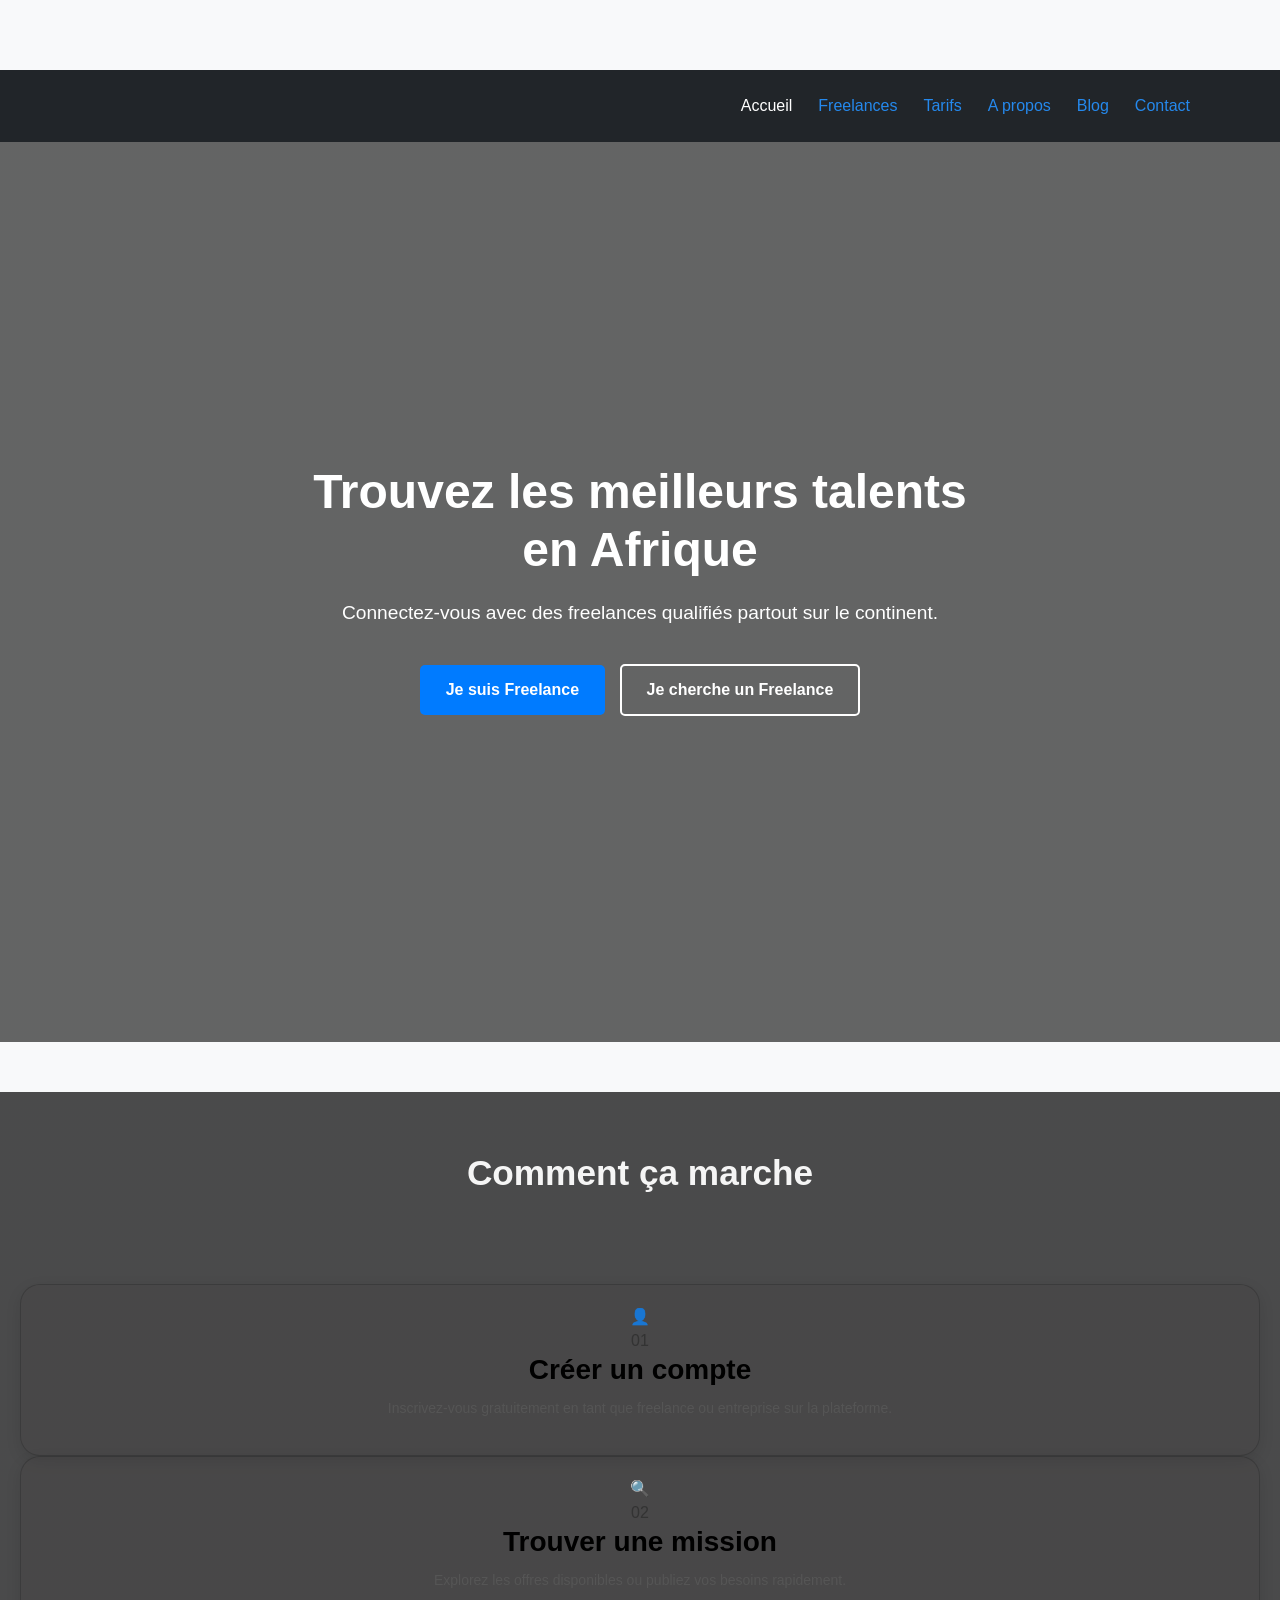
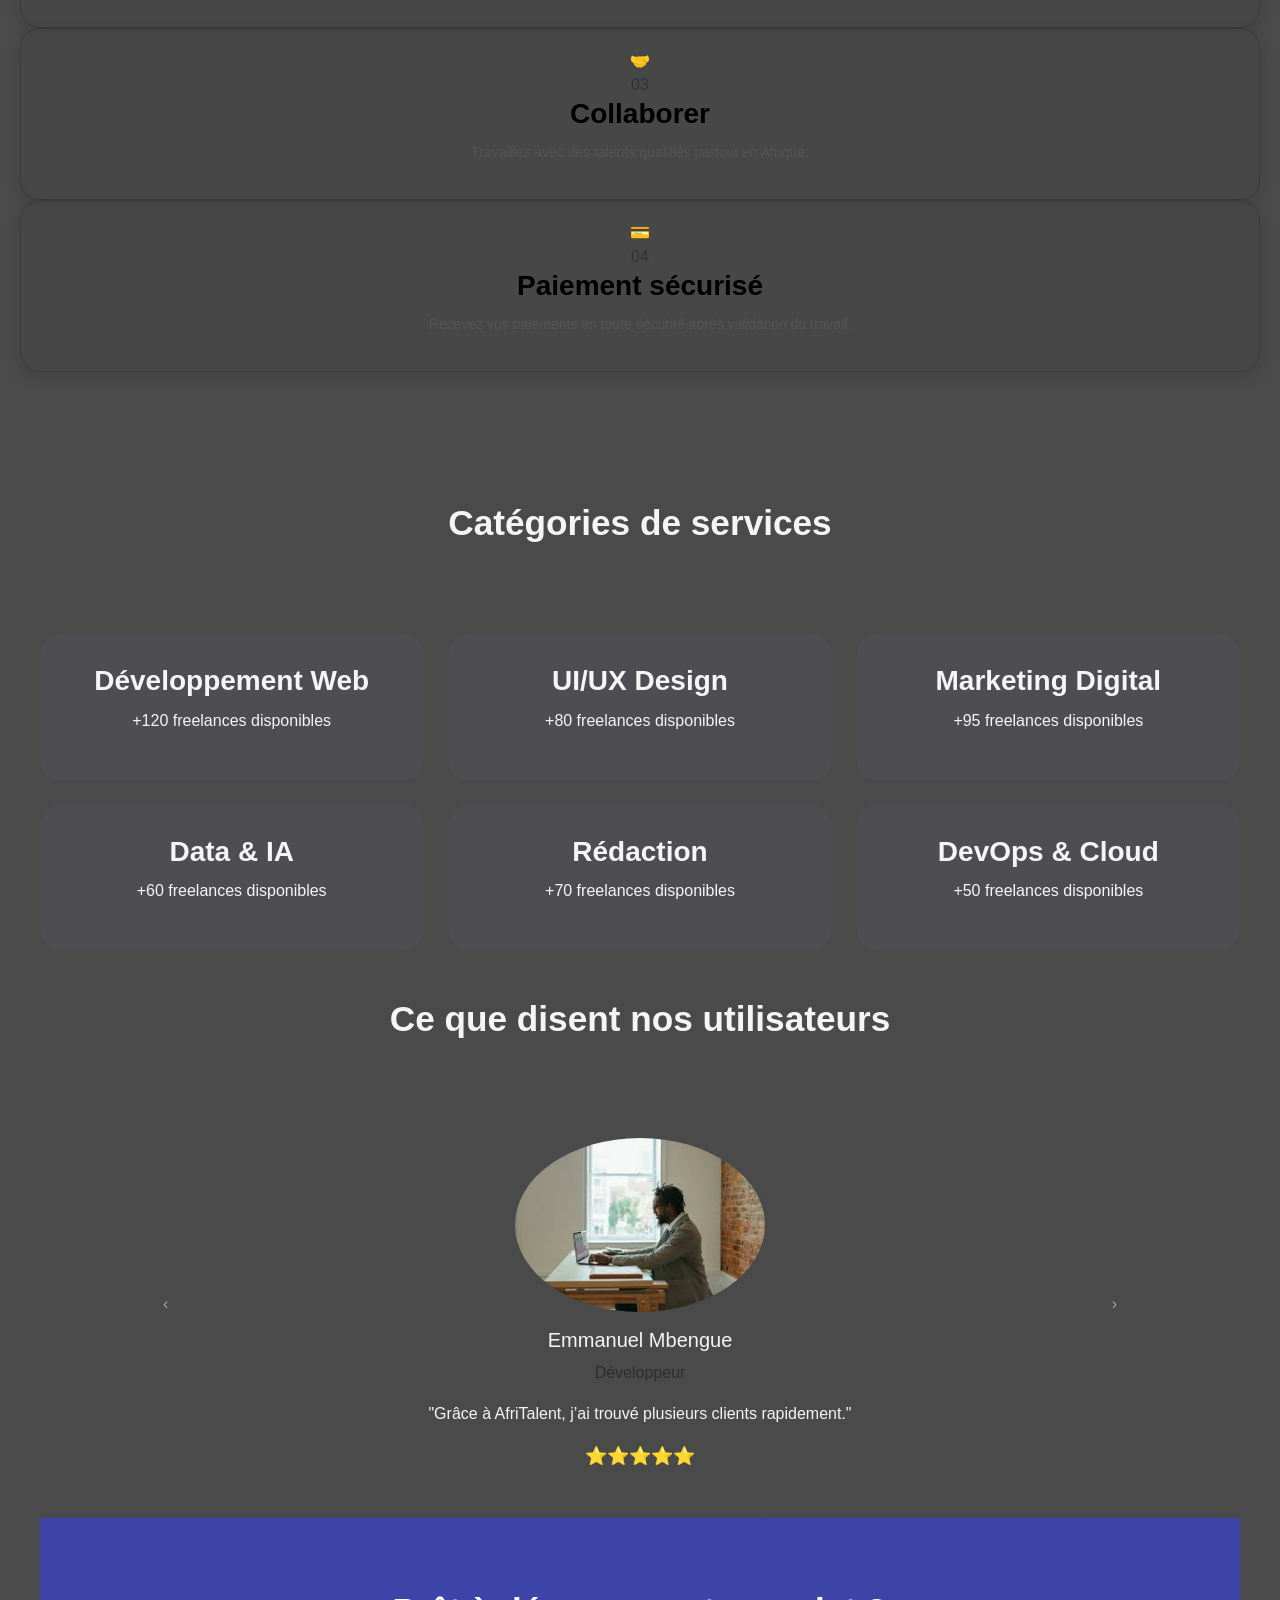
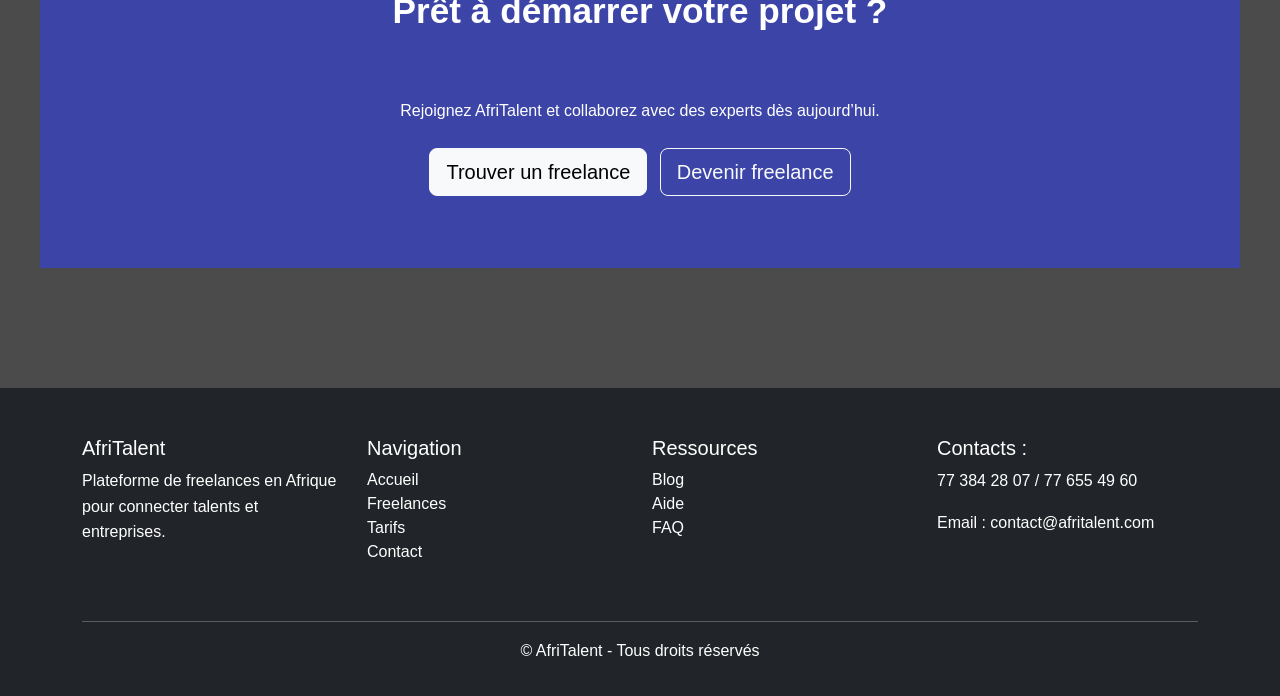
==== index.html @ 04c58060 "css : variables, typographie, layout, général et styles de base" ====
<!DOCTYPE html>
<html lang="fr">
<head>
    <meta charset="UTF-8">
    <meta name="viewport" content="width=device-width, initial-scale=1.0">
    <title>AfriTalent — Accueil</title>

    <link
    href="https://cdn.jsdelivr.net/npm/bootstrap@5.3.0/dist/css/bootstrap.min.css"
    rel="stylesheet">

    <link rel="stylesheet" href="css/style.css">
</head>
<body>

<nav class="navbar navbar-expand-lg navbar-dark bg-dark">
<div class="container">

<button class="navbar-toggler" type="button"
data-bs-toggle="collapse"
data-bs-target="#navMenu"
aria-controls="navMenu"
aria-expanded="false"
aria-label="Toggle navigation">
<span class="navbar-toggler-icon"></span>
</button>
<div class="collapse navbar-collapse" id="navMenu">
<ul class="navbar-nav ms-auto">
<li class="nav-item"><a class="nav-link active"
href="index.html">Accueil</a></li>
<li class="nav-item"><a class="nav-link"
href="freelances.html">Freelances</a></li>
<li class="nav-item"><a class="nav-link"
href="tarifs.html">Tarifs</a></li>
<li class="nav-item"><a class="nav-link" href="about.html">A
propos</a></li>
<li class="nav-item"><a class="nav-link"
 href="Blog" >Blog</a></li>
<li class="nav-item"><a class="nav-link"
href="contact.html">Contact</a></li>
</ul>
</div>
</div>
</nav>

<main>
<section class="hero">
  <div class="hero-content">
    <h1>Trouvez les meilleurs talents en Afrique</h1>
    <p>Connectez-vous avec des freelances qualifiés partout sur le continent.</p>
    <div class="buttons">
      <a href="#" class="btn primary">Je suis Freelance</a>
      <a href="#" class="btn secondary">Je cherche un Freelance</a>
    </div>
  </div>
</section>
<section class="how-it-works">
  <h2>Comment ça marche</h2>
  <div class="grid">
    <div class="card big">
      <div class="icon">👤</div>
      <span>01</span>
      <h3>Créer un compte</h3>
      <p>Inscrivez-vous gratuitement en tant que freelance ou entreprise sur la plateforme.</p>
    </div>
    <div class="card">
      <div class="icon">🔍</div>
      <span>02</span>
      <h3>Trouver une mission</h3>
      <p>Explorez les offres disponibles ou publiez vos besoins rapidement.</p>
    </div>
    <div class="card">
      <div class="icon">🤝</div>
      <span>03</span>
      <h3>Collaborer</h3>
      <p>Travaillez avec des talents qualifiés partout en Afrique.</p>
    </div>
    <!-- Étape 4 -->
    <div class="card wide">
      <div class="icon">💳</div>
      <span>04</span>
      <h3>Paiement sécurisé</h3>
      <p>Recevez vos paiements en toute sécurité après validation du travail.</p>
    </div>
  </div>
<section class="categories">
  <h2>Catégories de services</h2>
  <div class="categories-grid">
    <div class="category-card">
      <i class="bi bi-code-slash"></i>
      <h3>Développement Web</h3>
      <p>+120 freelances disponibles</p>
    </div>
    <div class="category-card">
      <i class="bi bi-palette"></i>
      <h3>UI/UX Design</h3>
      <p>+80 freelances disponibles</p>
    </div>
    <div class="category-card">
      <i class="bi bi-megaphone"></i>
      <h3>Marketing Digital</h3>
      <p>+95 freelances disponibles</p>
    </div>
    <div class="category-card">
      <i class="bi bi-bar-chart"></i>
      <h3>Data & IA</h3>
      <p>+60 freelances disponibles</p>
    </div>
    <div class="category-card">
      <i class="bi bi-pencil-square"></i>
      <h3>Rédaction</h3>
      <p>+70 freelances disponibles</p>
    </div>
    <div class="category-card">
      <i class="bi bi-cloud"></i>
      <h3>DevOps & Cloud</h3>
      <p>+50 freelances disponibles</p>
    </div>
  </div>
<section class="container py-5">
  <h2 class="text-center mb-5">Ce que disent nos utilisateurs</h2>
  <div id="testimonialCarousel" class="carousel slide" data-bs-ride="carousel">
    <div class="carousel-inner">
      <div class="carousel-item active">
        <div class="text-center">
          <img src="images/téléchargement (2).jpg" alt="Freelance" class="rounded-circle mb-3" width="250">
          <h5>Emmanuel Mbengue</h5>
          <p class="text-muted">Développeur</p>
          <p>"Grâce à AfriTalent, j’ai trouvé plusieurs clients rapidement."</p>
          <div class="stars">⭐⭐⭐⭐⭐</div>
        </div>
      </div>
      <div class="carousel-item">
        <div class="text-center">
          <img src="images/téléchargement (4).jpg" alt="Freelance" class="rounded-circle mb-3" width="250">
          <h5>Aissatou Ndiaye</h5>
          <p class="text-muted">Entrepreneure</p>
          <p>"Plateforme simple et efficace pour recruter des talents."</p>
          <div class="stars">⭐⭐⭐⭐⭐</div>
        </div>
      </div>
      <div class="carousel-item">
        <div class="text-center">
          <img src="images/téléchargement (3).jpg" alt="freelance" class="rounded-circle mb-3" width="250">
          <h5>Moustapha Dabo</h5>
          <p class="text-muted">Marketer</p>
          <p>"Une expérience fluide et professionnelle."</p>
          <div class="stars">⭐⭐⭐⭐⭐</div>
        </div>
      </div>
    </div>
    <button class="carousel-control-prev" type="button" data-bs-target="#testimonialCarousel" data-bs-slide="prev">
      ‹
    </button>

    <button class="carousel-control-next" type="button" data-bs-target="#testimonialCarousel" data-bs-slide="next">
      ›
    </button>

  </div>
</section>
<section class="cta d-flex align-items-center text-center text-white">
  <div class="container">
    <h2 class="mb-3">Prêt à démarrer votre projet ?</h2>
    <p class="mb-4">Rejoignez AfriTalent et collaborez avec des experts dès aujourd’hui.</p>
    
    <a href="freelances.html" class="btn btn-light btn-lg me-2">
      Trouver un freelance
    </a>

    <a href="#" class="btn btn-outline-light btn-lg">
      Devenir freelance
    </a>
  </div>
</section>
</main>
<footer class="footer bg-dark text-white pt-5 pb-3">
  <div class="container">
    <div class="row">
      <div class="col-md-3 mb-4">
        <h5>AfriTalent</h5>
        <p>Plateforme de freelances en Afrique pour connecter talents et entreprises.</p>
      </div>
      <div class="col-md-3 mb-4">
        <h5>Navigation</h5>
        <ul class="list-unstyled">
          <li><a href="index.html" class="text-white">Accueil</a></li>
          <li><a href="freelances.html" class="text-white">Freelances</a></li>
          <li><a href="tarifs.html" class="text-white">Tarifs</a></li>
          <li><a href="contact.html" class="text-white">Contact</a></li>
        </ul>
      </div>
      <div class="col-md-3 mb-4">
        <h5>Ressources</h5>
        <ul class="list-unstyled">
          <li><a href="#" class="text-white">Blog</a></li>
          <li><a href="#" class="text-white">Aide</a></li>
          <li><a href="#" class="text-white">FAQ</a></li>
        </ul>
      </div>
      <div class="col-md-3 mb-4">
        <h5>Contacts :</h5>
        <p>77 384 28 07 / 77 655 49 60</p>
        <p>Email : contact@afritalent.com</p>

        <div class="social-icons">
          <i class="bi bi-facebook"></i>
          <i class="bi bi-twitter"></i>
          <i class="bi bi-linkedin"></i>
          <i class="bi bi-instagram"></i>
        </div>
      </div>

    </div>

    <hr class="bg-light">

    <!-- 🔹 Bas du footer -->
    <div class="text-center">
      <p>© <span id="year"></span> AfriTalent - Tous droits réservés</p>
    </div>

  </div>
</footer>
<script
src="https://cdn.jsdelivr.net/npm/bootstrap@5.3.0/dist/js/bootstrap.bundle.min.js"
></script>
<script src="js/main.js"></script>
</body>
</html>
---- css/style.css ----
:root {
  --primary: #0d6efd;
  --secondary: #6c757d;
  --dark: #2589ed;
  --light: #f8f9fa;
  --white: #ffffff;
  --spacing: 16px;
}

* {
  margin: 0;
  padding: 0;
  box-sizing: border-box;
}

body {
  font-family: 'Poppins', sans-serif;
  background-color: var(--light);
  color: var(--dark);
}

h1, h2, h3 {
  font-weight: bold;
  margin-bottom: 10px;
}

p {
  line-height: 1.6;
}

.navbar {
  display: flex;
  justify-content: space-between;
  align-items: center;
  padding: var(--spacing);
  background-color: var(--white);
}

.navbar a {
  text-decoration: none;
  color: var(--dark);
  margin-left: 10px;
}

button {
  background-color: var(--primary);
  color: white;
  border: none;
  padding: 10px 15px;
  cursor: pointer;
}


.head {
  .stars {
  color: gold;
  font-size: 20px;
}

.carousel-item {
  padding: 40px;
}

.carousel-item img {
  border: 3px solid #0d6efd;
}
}

.cta {
  background: url('images/cta.jpg') center/cover no-repeat;
  height: 350px;
  position: relative;
}

.cta::before {
  content: "";
  position: absolute;
  inset: 0;
  background: rgba(53, 68, 228, 0.6); /* overlay sombre */
}

.cta .container {
  position: relative;
  z-index: 1;
}

.footer a {
  text-decoration: none;
}

.footer a:hover {
  text-decoration: underline;
}
body {
  padding-top: 80px;
}
.card img {
  width: 120px !important;
  height: 120px;
  object-fit: cover;
  margin-bottom: 10px;
  background-color: aqua;
}
.card {
  border-radius: 15px;
  transition: 0.3s;
  box-shadow: 0 5px 15px rgba(0,0,0,0.1);
}
.card:hover {
  transform: translateY(-10px);
  box-shadow: 0 10px 25px rgba(0,0,0,0.2);
}
.card h5 {
  margin-top: 10px;
  font-weight: bold;
}

.card p {
  font-size: 14px;
  color: #555;
}
.card strong {
  color: #007bff;
}
.stars {
  color: gold;
  font-size: 18px;
}
#filter {
  border-radius: 10px;
  padding: 10px;
}
.freelance-card {
  transition: 0.3s ease;
}

.social-icons i {
  font-size: 20px;
  margin-right: 10px;
  cursor: pointer;
}

.social-icons i:hover {
  color: #0d6efd;
}
.hero {
  height: 100vh;
  padding-bottom: 50px;
  background:
    linear-gradient(rgba(0,0,0,0.6), rgba(0,0,0,0.6)),
    url('https://images.unsplash.com/photo-1521737604893-d14cc237f11d?w=1600') center/cover no-repeat;

  display: flex;
  align-items: center;
  justify-content: center;
  text-align: center;
  color: white;
  padding: 20px;
}
.hero-content {
  max-width: 700px;
}
.hero h1 {
  font-size: 3rem;
  margin-bottom: 20px;
}
.hero p {
  font-size: 1.2rem;
  margin-bottom: 30px;
}
.buttons .btn {
  padding: 12px 25px;
  margin: 5px;
  border-radius: 5px;
  text-decoration: none;
  font-weight: bold;
}

.primary {
  background: #007bff;
  color: white;
}

.secondary {
  border: 2px solid white;
  color: white;
}
@media(max-width:768px){
  .hero h1 {
    font-size: 2rem;
  }
}


.how-it-works {
  margin-top: 50px;
  color: whitesmoke;
   background:
  linear-gradient(rgba(0,0,0,0.7), rgba(0,0,0,0.7)),
  url('https://images.unsplash.com/photo-1600880292203-757bb62b4baf?w=1600') center/cover no-repeat;
  padding: 60px 20px;
  text-align: center;
 
}

.how-it-works h2 {
  padding-bottom: 50px;
  font-size: 2.2rem;
  margin-bottom: 40px;
}

.bento-grid {
  display: flex;
  grid-template-columns: repeat(2, 1fr);
  grid-auto-rows: 50px;
  gap: 10px;
  padding: 40px;
}
.card1 {
  grid-column: span 1;
  grid-row: span 2;
}

.card2 {
  grid-column: span 1;
}

.card3 {
  grid-column: span 1;
}

.card4 {
  grid-column: span 2;
}
.card {
  padding: 20px;
  border-radius: 20px;
  background: rgba(64, 63, 63, 0.139);
  webkit-backdrop-filter : blur(10px);

  color: rgba(235, 236, 237, 0.881);
  transition: 0.3s;
}
.card:hover {
  transform: translateY(-10px) scale(1.03);
  background: rgba(255,255,255,0.25);
}

.categories {
  margin-top: 70px;
  padding: 60px 20px;
  text-align: center;
}

.categories h2 {
  margin-bottom: 40px;
}
.categories-grid {
  display: grid;
  grid-template-columns: repeat(3, 1fr);
  gap: 25px;
}
.category-card {
  background: rgb(78, 78, 82);
  padding: 30px;
  border-radius: 20px;
  transition: 0.3s;
  cursor: pointer;
}
.category-card i {
  font-size: 40px;
  color: #007bff;
  margin-bottom: 15px;
}
.category-card:hover {
  transform: translateY(-10px);
  box-shadow: 0 10px 25px rgba(0,0,0,0.2);
  background: #007bff;
  color: white;
}

.category-card:hover i {
  color: white;
}

    body {
      padding-top: 70px;
    }

    .pricing-card {
      border-radius: 15px;
      transition: 0.3s;
    }

    .pricing-card:hover {
      transform: translateY(-10px);
      box-shadow: 0 10px 25px rgba(0,0,0,0.2);
    }

    .popular {
      border: 3px solid #0d6efd;
      transform: scale(1.05);
    }

   /* TEXTE CARTES TARIFS */
.card {
  color: #333 !important;
}

/* TITRES */
.card h3, 
.card h4, 
.card h5 {
  color: #000 !important;
}

/* TEXTE NORMAL */
.card p {
  color: #555 !important;
}

/* PLAN POPULAIRE */
.card.populaire {
  background: #6c6969;
  border: 2px solid #007bff;
}

/* BADGE POPULAIRE */
.populaire .badge {
  background: linear-gradient(45deg, #007bff, #00c6ff);
  color: rgb(36, 35, 35);
}

button,
select {
  text-decoration: none !important;
}

.btn {
  text-decoration: none !important;
}
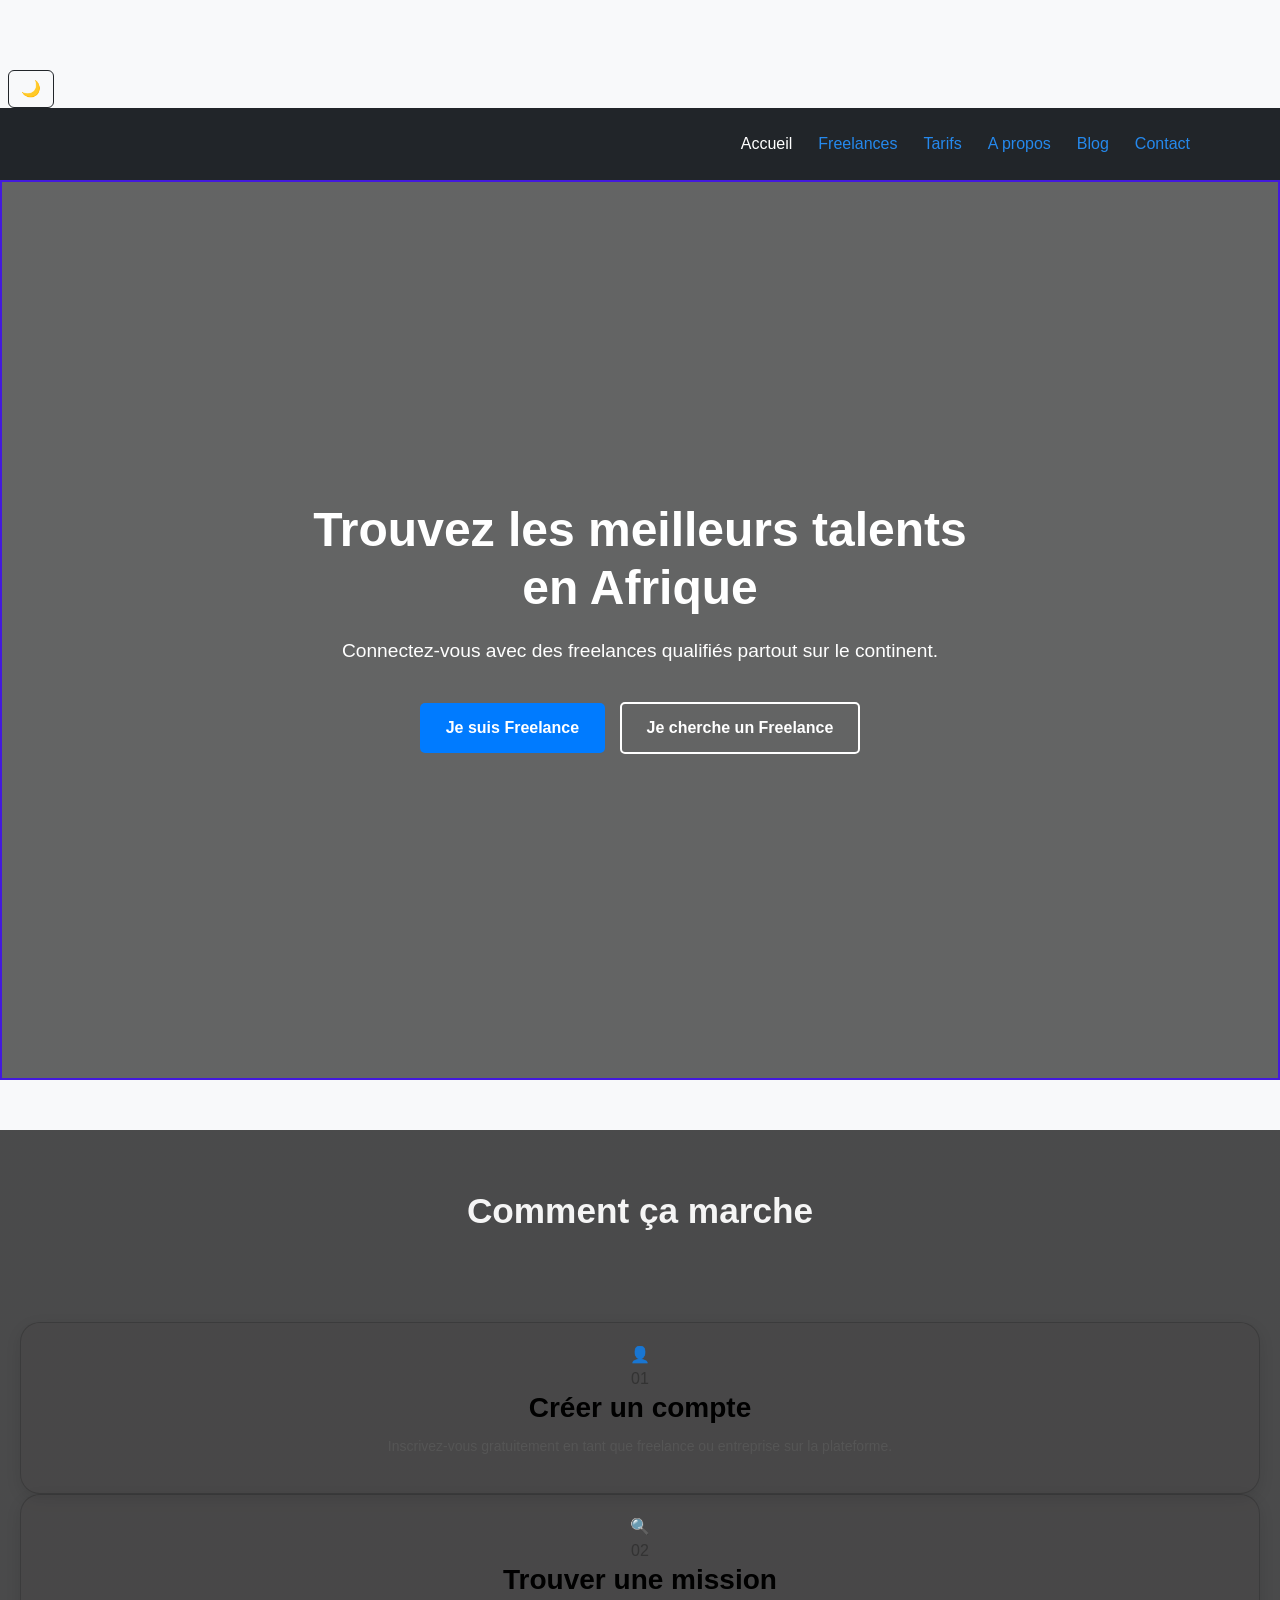
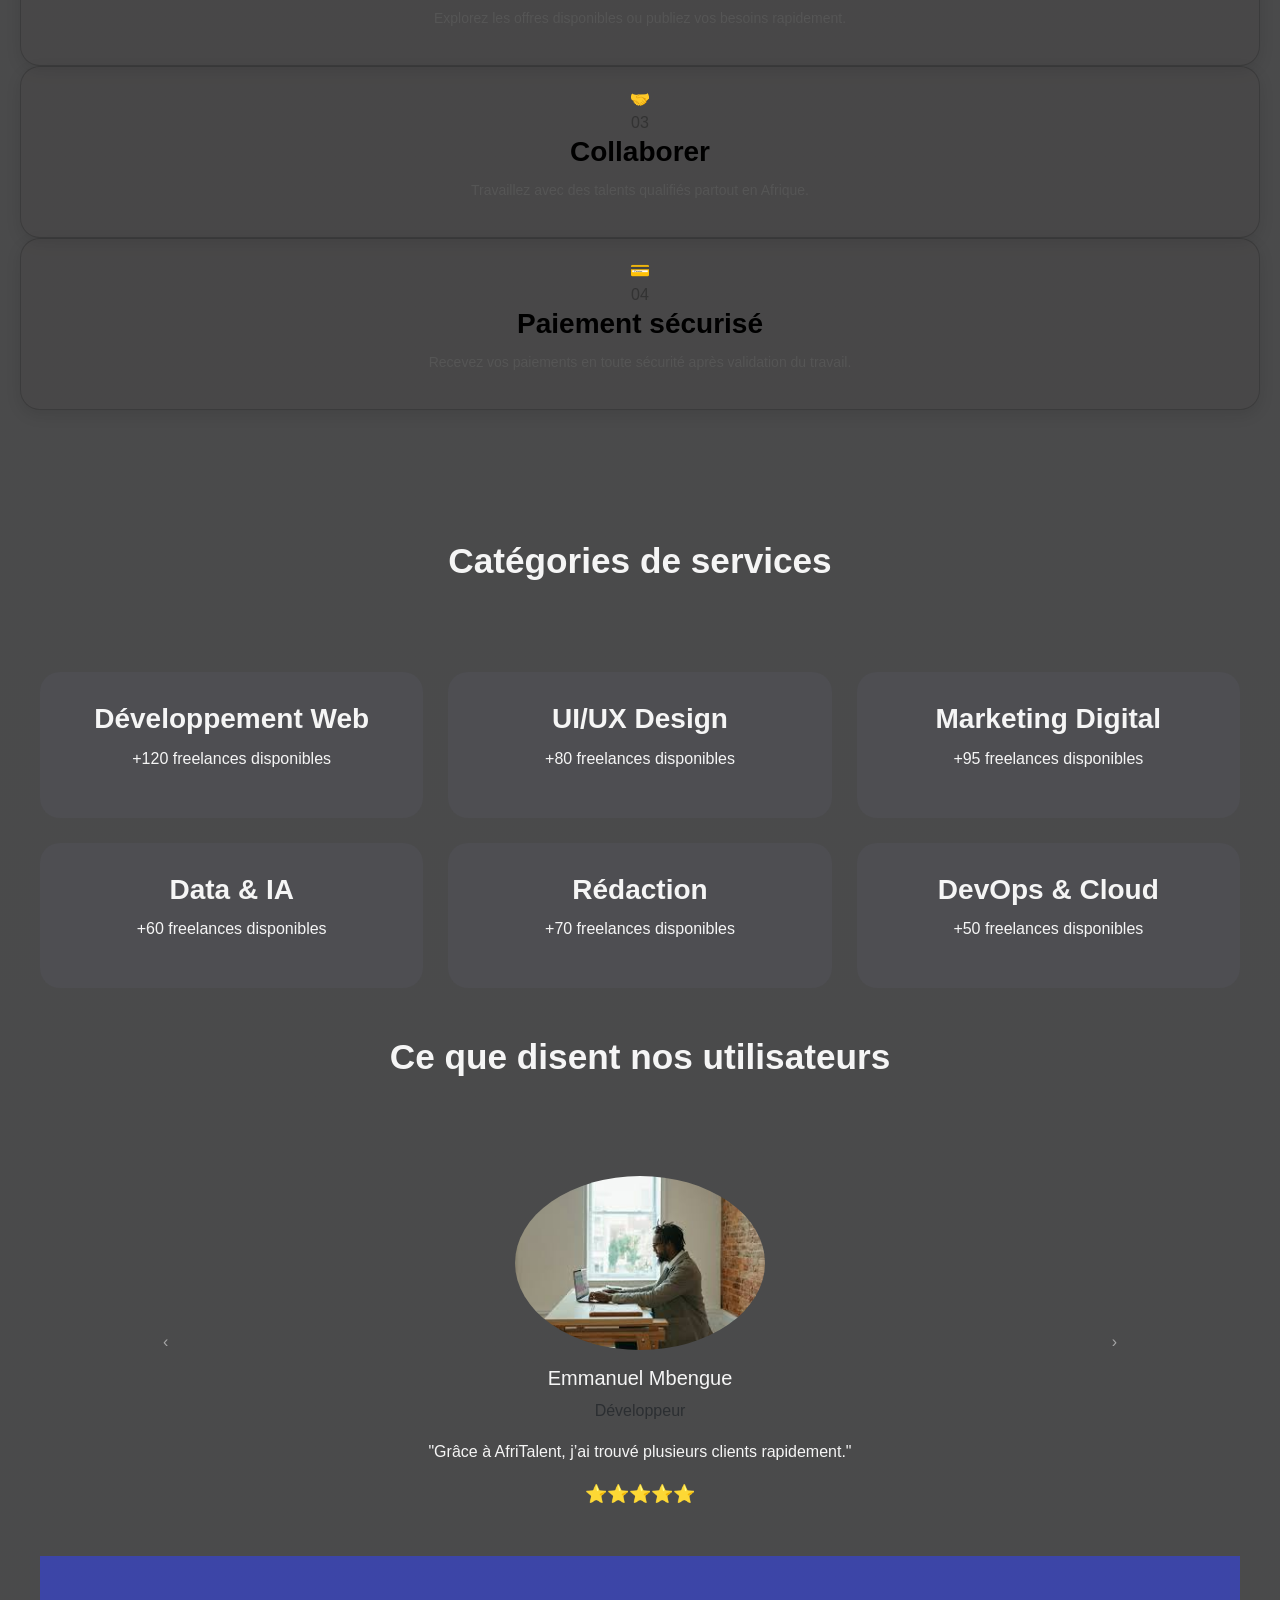
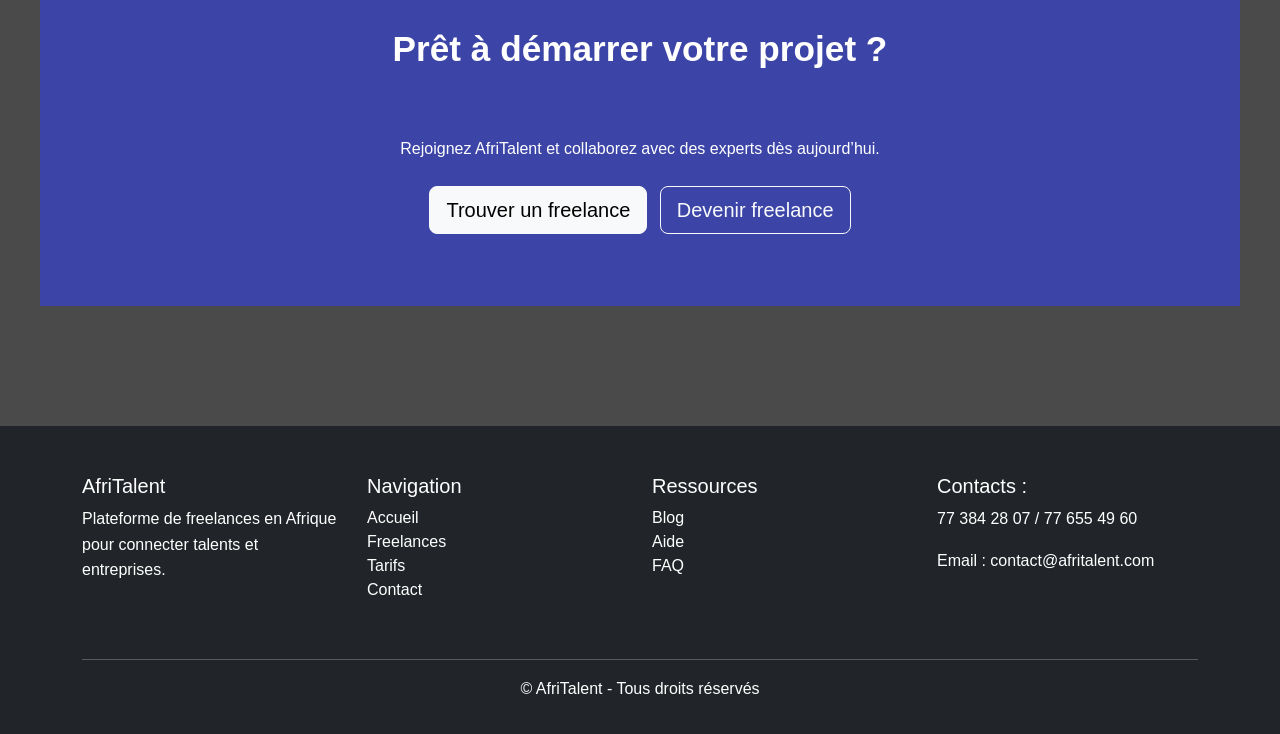
==== commit 55e470d7: "JS : dark mode + localStorage + scroll + navbar dynamique" ====
--- a/index.html
+++ b/index.html
@@ -4,18 +4,15 @@
     <meta charset="UTF-8">
     <meta name="viewport" content="width=device-width, initial-scale=1.0">
     <title>AfriTalent — Accueil</title>
-
     <link
     href="https://cdn.jsdelivr.net/npm/bootstrap@5.3.0/dist/css/bootstrap.min.css"
     rel="stylesheet">
-
     <link rel="stylesheet" href="css/style.css">
 </head>
 <body>
-
+<button id="themeToggle" class="btn btn-outline-dark ms-2">🌙</button>
 <nav class="navbar navbar-expand-lg navbar-dark bg-dark">
 <div class="container">
-
 <button class="navbar-toggler" type="button"
 data-bs-toggle="collapse"
 data-bs-target="#navMenu"
@@ -41,6 +38,7 @@
 </ul>
 </div>
 </div>
+
 </nav>
 
 <main>
@@ -222,9 +220,11 @@
 
   </div>
 </footer>
+
 <script
-src="https://cdn.jsdelivr.net/npm/bootstrap@5.3.0/dist/js/bootstrap.bundle.min.js"
-></script>
+src="https://cdn.jsdelivr.net/npm/bootstrap@5.3.0/dist/js/bootstrap.bundle.min.js"></script>
 <script src="js/main.js"></script>
+<button id="scrollTopBtn">↑</button>
+<script src="script.js"></script>
 </body>
-</html>+</html>
--- a/css/style.css
+++ b/css/style.css
@@ -144,6 +144,7 @@
   color: #0d6efd;
 }
 .hero {
+  border: 2px solid rgb(67, 25, 221);
   height: 100vh;
   padding-bottom: 50px;
   background:
@@ -338,4 +339,52 @@
 
 .btn {
   text-decoration: none !important;
+}
+
+/*  Mobile (max 576px) */
+@media (max-width: 576px) {
+    .hero {
+        text-align: center;
+        padding: 20px;
+    }
+
+    .card {
+        margin-bottom: 20px;
+    }
+}
+
+/*  Tablette (max 768px) */
+@media (max-width: 768px) {
+    .container {
+        padding: 10px;
+    }
+
+    h1 {
+        font-size: 24px;
+    }
+}
+
+/*  Desktop (min 1200px) */
+@media (min-width: 1200px) {
+    .container {
+        max-width: 1140px;
+        margin: auto;
+    }
+}
+
+.dark-mode {
+  background-color: #121212;
+  color: white;
+}
+
+.dark-mode .card {
+  background-color: #1e1e1e;
+}
+
+/* bouton retour */
+#scrollTopBtn {
+  position: fixed;
+  bottom: 20px;
+  right: 20px;
+  display: none;
 }
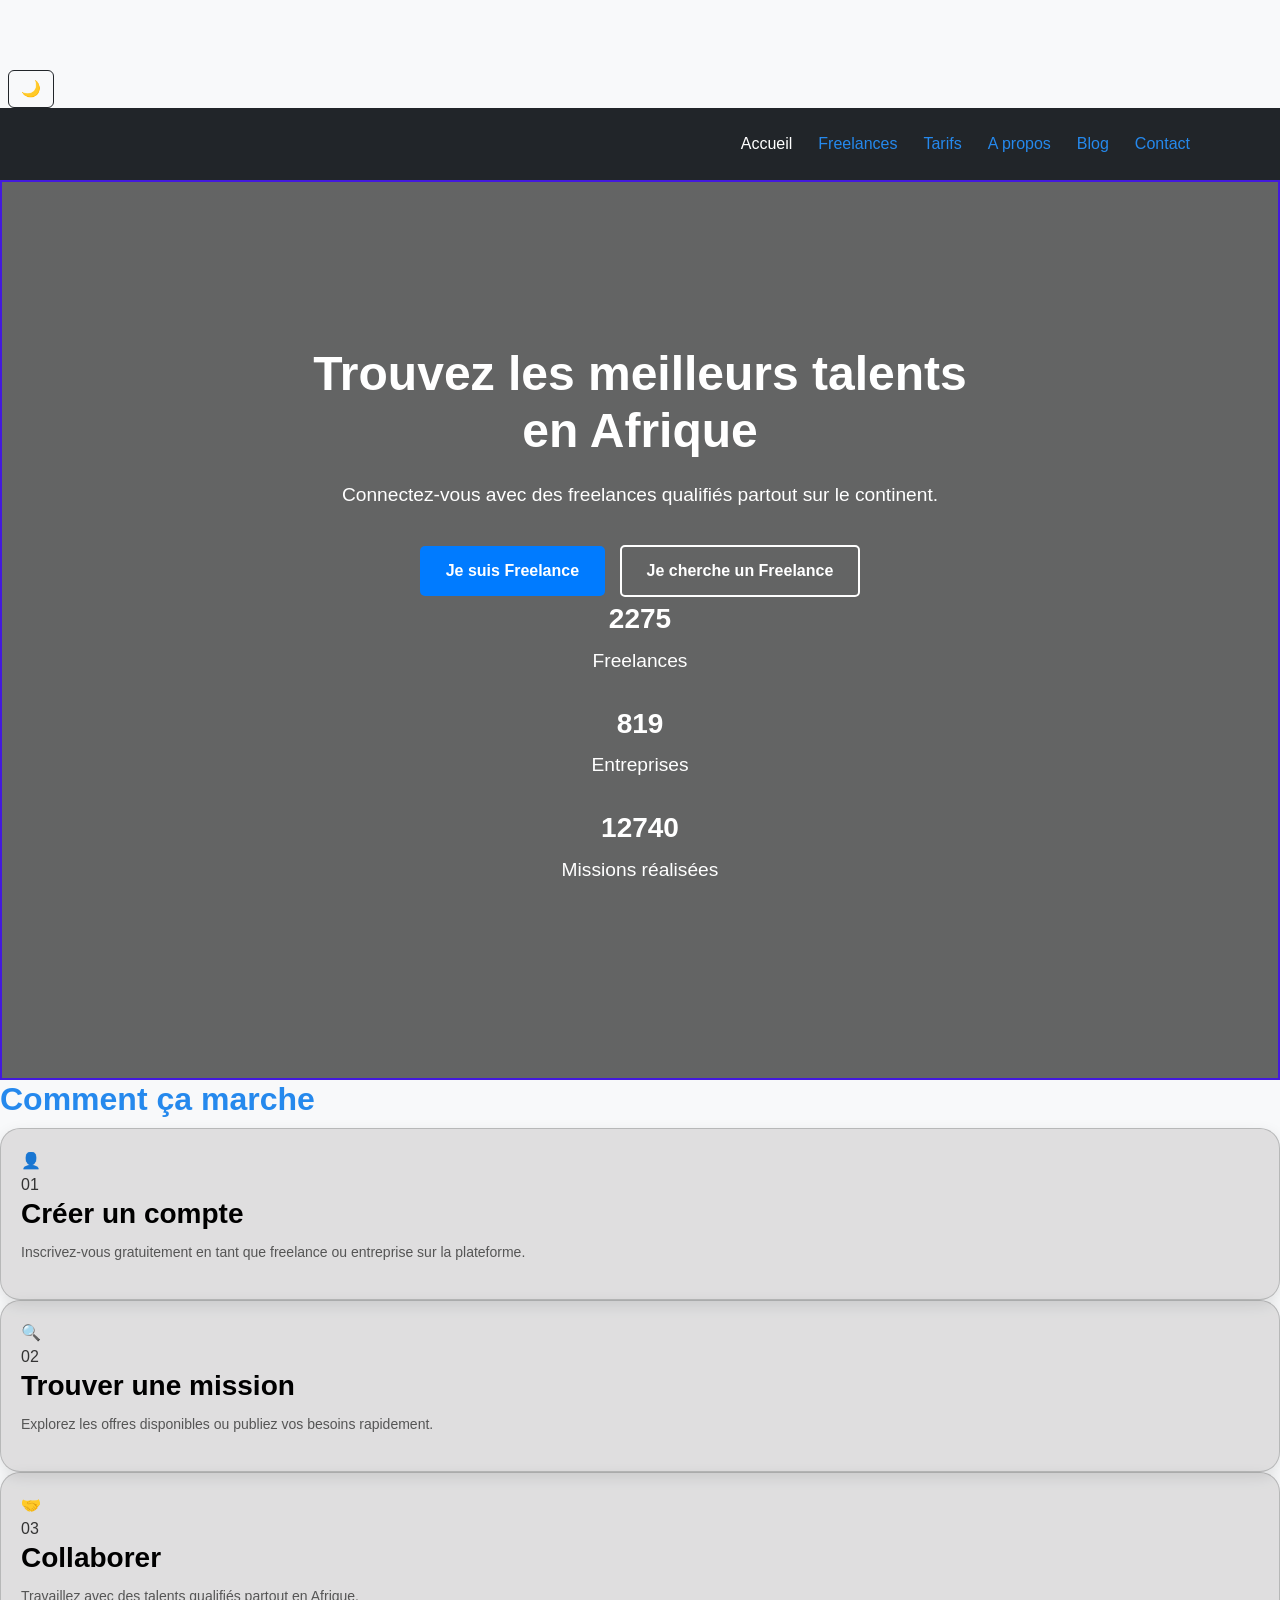
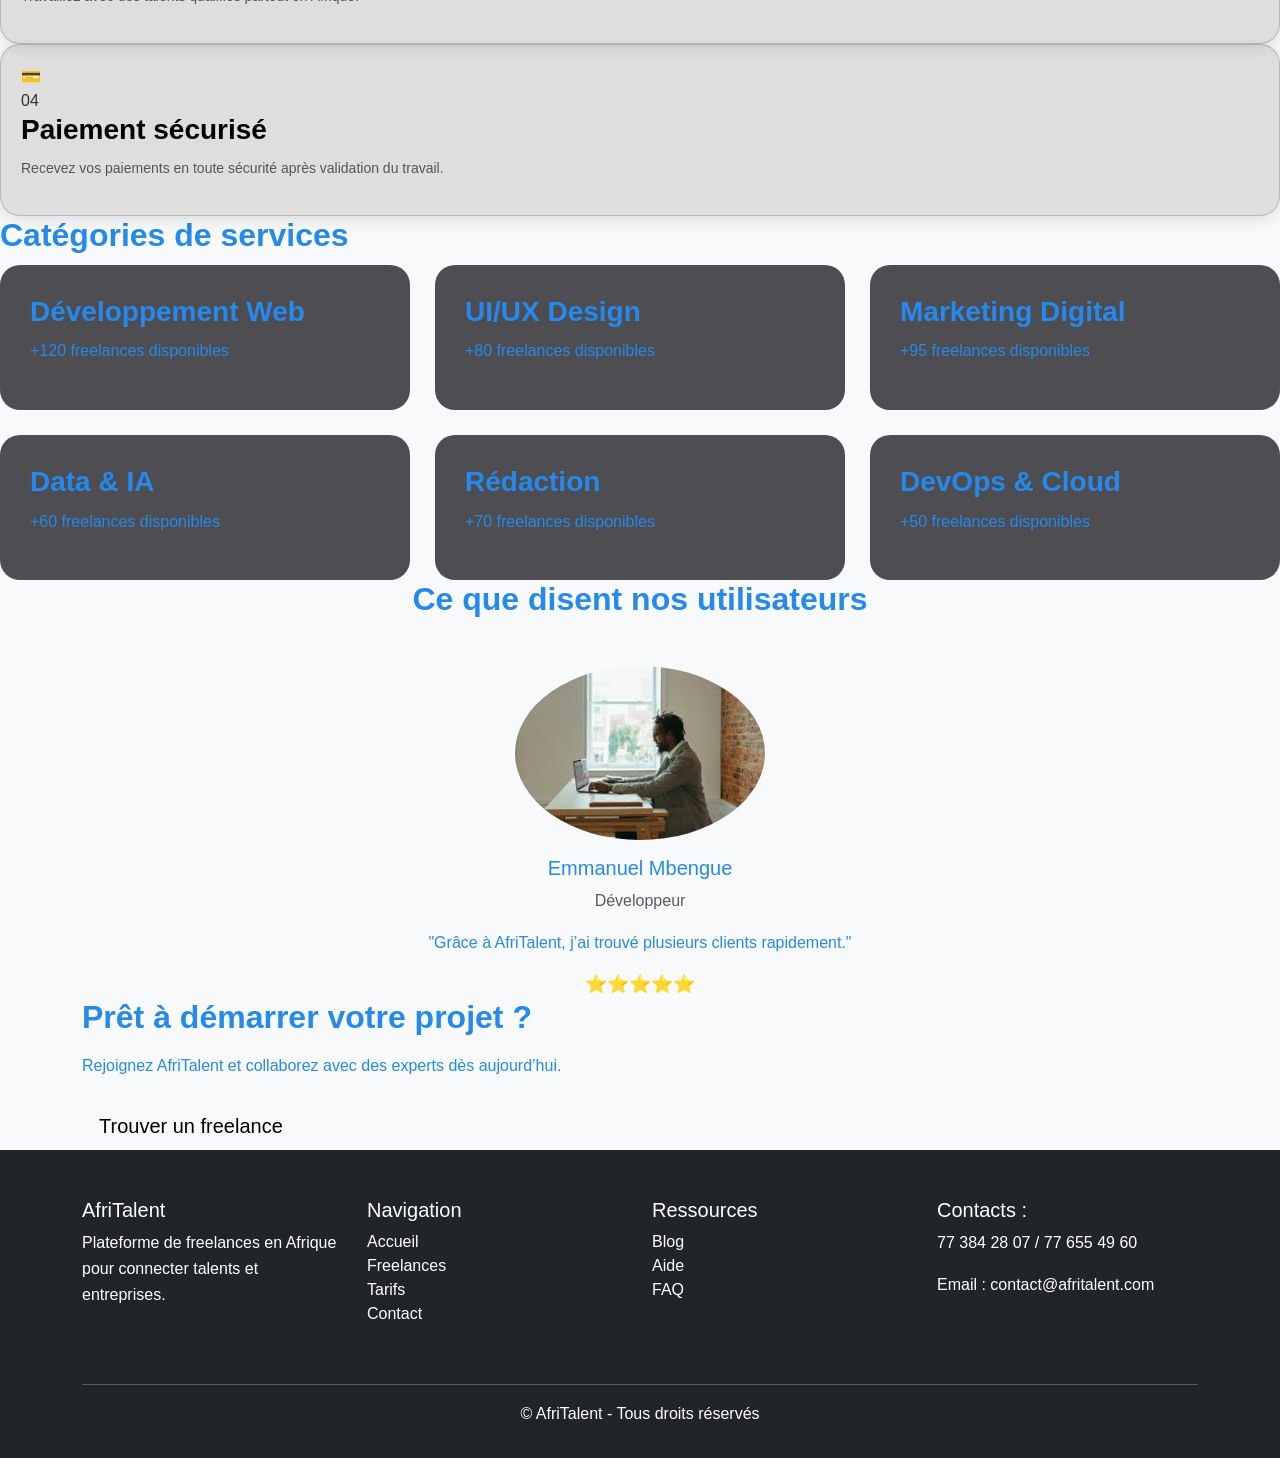
==== commit 1a6f8bc2: "JS : compteurs animés au scroll et animations fade-in des sections" ====
--- a/index.html
+++ b/index.html
@@ -49,10 +49,26 @@
     <div class="buttons">
       <a href="#" class="btn primary">Je suis Freelance</a>
       <a href="#" class="btn secondary">Je cherche un Freelance</a>
+      <div class="stats">
+  <div>
+    <h3 class="counter" data-target="2500">0</h3>
+    <p>Freelances</p>
+  </div>
+
+  <div>
+    <h3 class="counter" data-target="900">0</h3>
+    <p>Entreprises</p>
+  </div>
+
+  <div>
+    <h3 class="counter" data-target="14000">0</h3>
+    <p>Missions réalisées</p>
+  </div>
+</div>
     </div>
   </div>
 </section>
-<section class="how-it-works">
+<section class="fade-in">
   <h2>Comment ça marche</h2>
   <div class="grid">
     <div class="card big">
@@ -73,7 +89,6 @@
       <h3>Collaborer</h3>
       <p>Travaillez avec des talents qualifiés partout en Afrique.</p>
     </div>
-    <!-- Étape 4 -->
     <div class="card wide">
       <div class="icon">💳</div>
       <span>04</span>
@@ -81,7 +96,7 @@
       <p>Recevez vos paiements en toute sécurité après validation du travail.</p>
     </div>
   </div>
-<section class="categories">
+<section class="fade-in">
   <h2>Catégories de services</h2>
   <div class="categories-grid">
     <div class="category-card">
@@ -115,7 +130,7 @@
       <p>+50 freelances disponibles</p>
     </div>
   </div>
-<section class="container py-5">
+<section class="fade-in">
   <h2 class="text-center mb-5">Ce que disent nos utilisateurs</h2>
   <div id="testimonialCarousel" class="carousel slide" data-bs-ride="carousel">
     <div class="carousel-inner">
@@ -157,7 +172,7 @@
 
   </div>
 </section>
-<section class="cta d-flex align-items-center text-center text-white">
+<section class="fade-in">
   <div class="container">
     <h2 class="mb-3">Prêt à démarrer votre projet ?</h2>
     <p class="mb-4">Rejoignez AfriTalent et collaborez avec des experts dès aujourd’hui.</p>
@@ -213,7 +228,6 @@
 
     <hr class="bg-light">
 
-    <!-- 🔹 Bas du footer -->
     <div class="text-center">
       <p>© <span id="year"></span> AfriTalent - Tous droits réservés</p>
     </div>
--- a/css/style.css
+++ b/css/style.css
@@ -86,6 +86,7 @@
 
 .footer a {
   text-decoration: none;
+ 
 }
 
 .footer a:hover {
@@ -387,4 +388,4 @@
   bottom: 20px;
   right: 20px;
   display: none;
-}+}
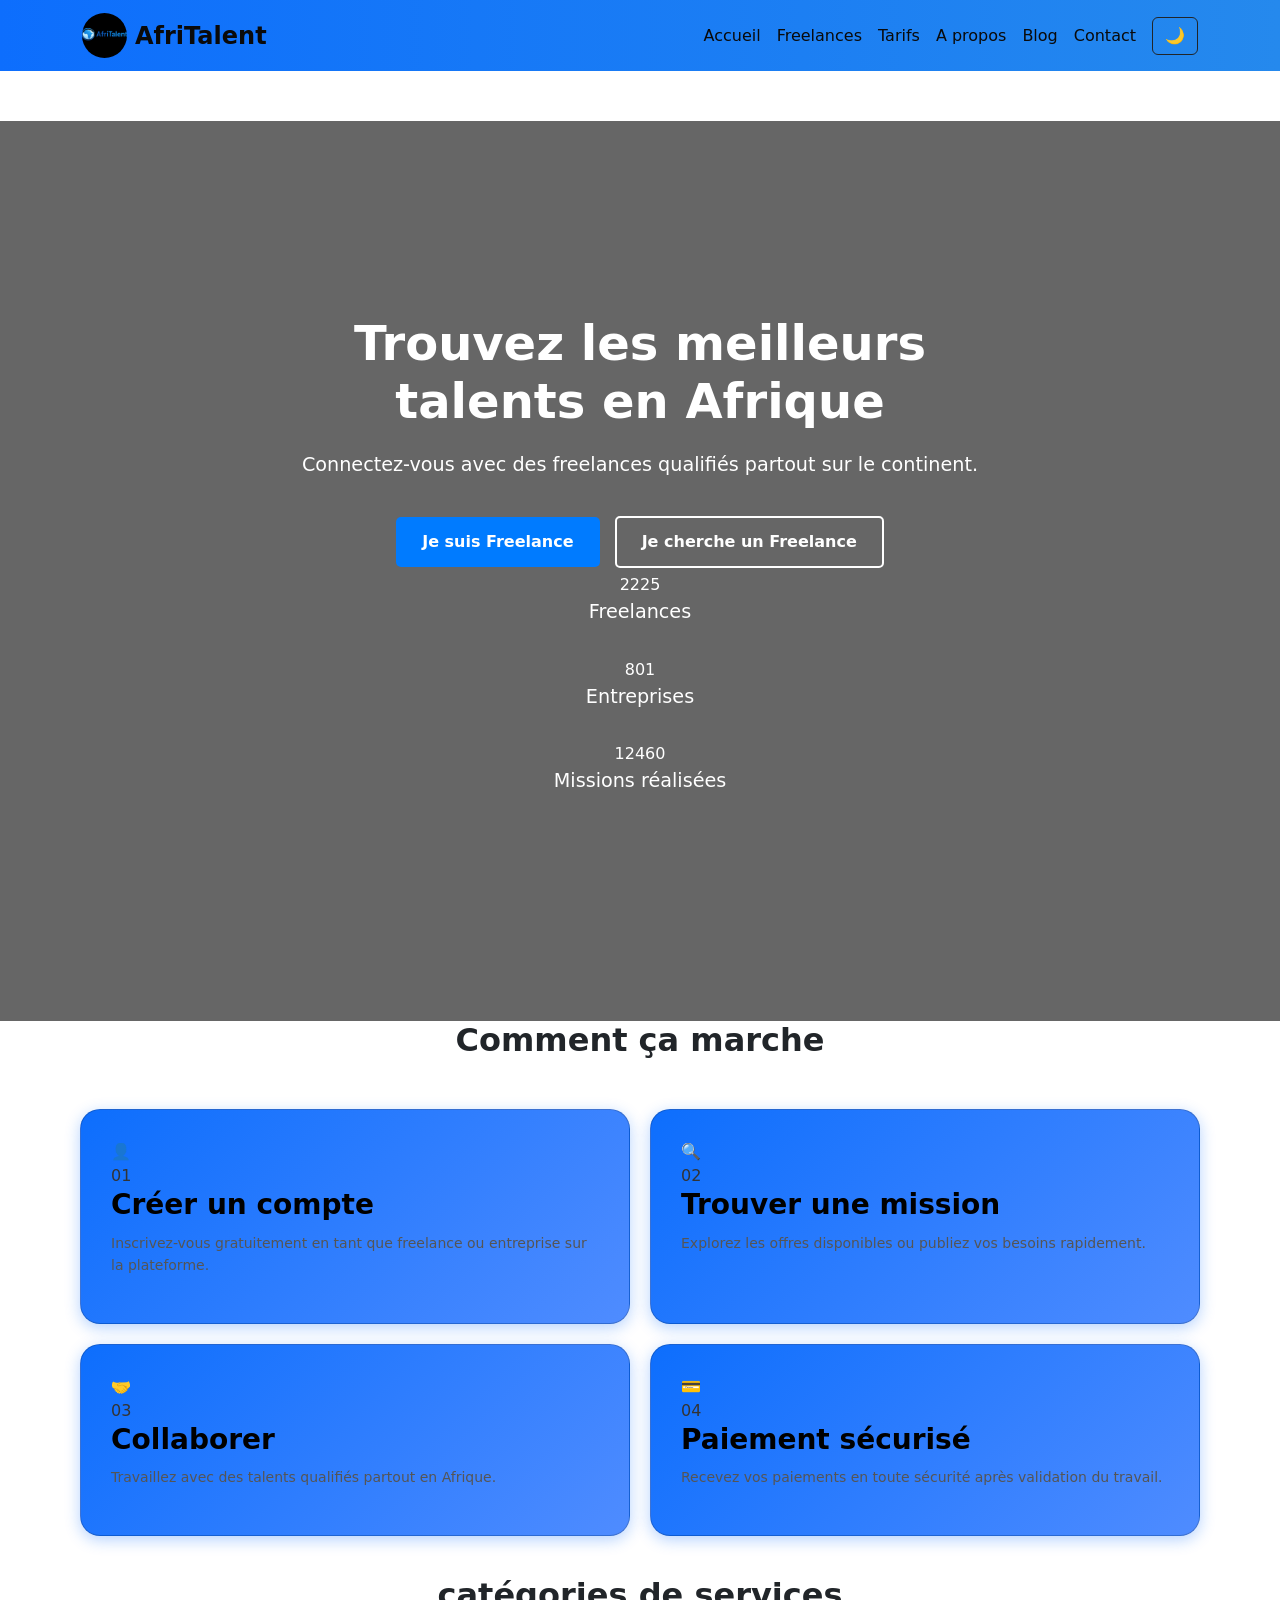
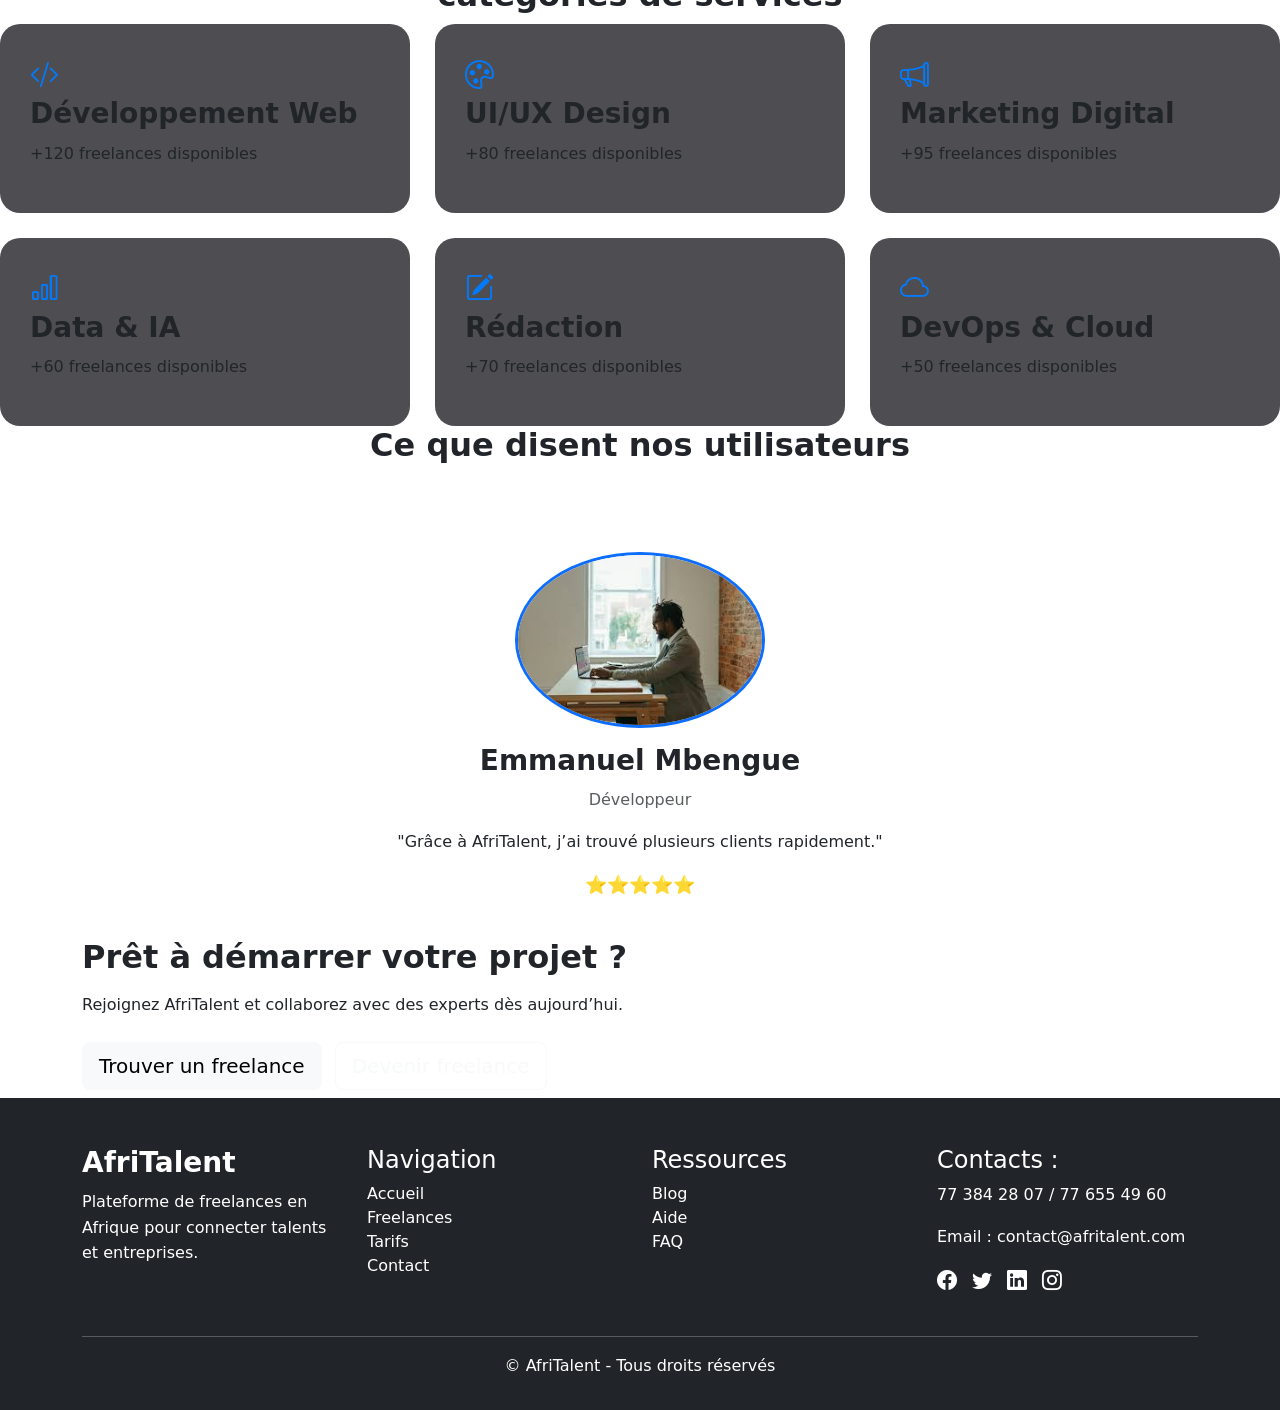
==== commit c425ff2c: "Finqlisqtion : corrections responsive, optimisation du code et commentaires" ====
--- a/index.html
+++ b/index.html
@@ -1,244 +1,280 @@
 <!DOCTYPE html>
 <html lang="fr">
+<!--debut de lentete  -->
+
 <head>
-    <meta charset="UTF-8">
-    <meta name="viewport" content="width=device-width, initial-scale=1.0">
-    <title>AfriTalent — Accueil</title>
-    <link
-    href="https://cdn.jsdelivr.net/npm/bootstrap@5.3.0/dist/css/bootstrap.min.css"
-    rel="stylesheet">
-    <link rel="stylesheet" href="css/style.css">
+  <meta charset="UTF-8">
+  <meta name="viewport" content="width=device-width, initial-scale=1.0">
+  <title>AfriTalent — Accueil</title>
+  <!-- Bootstrap CSS -->
+  <link href="https://cdn.jsdelivr.net/npm/bootstrap@5.3.0/dist/css/bootstrap.min.css" rel="stylesheet">
+  <!-- Bootstrap Icons -->
+  <link rel="stylesheet" href="https://cdn.jsdelivr.net/npm/bootstrap-icons@1.11.3/font/bootstrap-icons.min.css">
+  <!-- feuille de style personnalisisee -->
+  <link rel="stylesheet" href="css/style.css">
 </head>
+<!-- fin de lentete -->
+
 <body>
-<button id="themeToggle" class="btn btn-outline-dark ms-2">🌙</button>
-<nav class="navbar navbar-expand-lg navbar-dark bg-dark">
-<div class="container">
-<button class="navbar-toggler" type="button"
-data-bs-toggle="collapse"
-data-bs-target="#navMenu"
-aria-controls="navMenu"
-aria-expanded="false"
-aria-label="Toggle navigation">
-<span class="navbar-toggler-icon"></span>
-</button>
-<div class="collapse navbar-collapse" id="navMenu">
-<ul class="navbar-nav ms-auto">
-<li class="nav-item"><a class="nav-link active"
-href="index.html">Accueil</a></li>
-<li class="nav-item"><a class="nav-link"
-href="freelances.html">Freelances</a></li>
-<li class="nav-item"><a class="nav-link"
-href="tarifs.html">Tarifs</a></li>
-<li class="nav-item"><a class="nav-link" href="about.html">A
-propos</a></li>
-<li class="nav-item"><a class="nav-link"
- href="Blog" >Blog</a></li>
-<li class="nav-item"><a class="nav-link"
-href="contact.html">Contact</a></li>
-</ul>
-</div>
-</div>
-
-</nav>
-
-<main>
-<section class="hero">
-  <div class="hero-content">
-    <h1>Trouvez les meilleurs talents en Afrique</h1>
-    <p>Connectez-vous avec des freelances qualifiés partout sur le continent.</p>
-    <div class="buttons">
-      <a href="#" class="btn primary">Je suis Freelance</a>
-      <a href="#" class="btn secondary">Je cherche un Freelance</a>
-      <div class="stats">
-  <div>
-    <h3 class="counter" data-target="2500">0</h3>
-    <p>Freelances</p>
-  </div>
-
-  <div>
-    <h3 class="counter" data-target="900">0</h3>
-    <p>Entreprises</p>
-  </div>
-
-  <div>
-    <h3 class="counter" data-target="14000">0</h3>
-    <p>Missions réalisées</p>
-  </div>
-</div>
+  <!-- NAVBAR -->
+  <nav class="navbar navbar-expand-lg navbar-dark bg-dark">
+    <div class="container">
+      <a class="navbar-brand d-flex align-items-center" href="index.html">
+        <img src="images/WhatsApp Image 2026-06-18 at 19.26.35.jpeg" alt="AfriTalent" width="45" height="45"
+          class="me-2">
+        AfriTalent
+      </a>
+      <button class="navbar-toggler" type="button" data-bs-toggle="collapse" data-bs-target="#navMenu"
+        aria-controls="navMenu" aria-expanded="false" aria-label="Toggle navigation">
+        <span class="navbar-toggler-icon"></span>
+      </button>
+      <div class="collapse navbar-collapse" id="navMenu">
+        <ul class="navbar-nav ms-auto">
+          <li class="nav-item"><a class="nav-link active" href="index.html">Accueil</a></li>
+          <li class="nav-item"><a class="nav-link" href="freelances.html">Freelances</a></li>
+          <li class="nav-item"><a class="nav-link" href="tarifs.html">Tarifs</a></li>
+          <li class="nav-item"><a class="nav-link" href="about.html">A
+              propos</a></li>
+          <li class="nav-item"><a class="nav-link" href="Blog.html">Blog</a></li>
+          <li class="nav-item"><a class="nav-link" href="contact.html">Contact</a></li>
+
+
+        </ul>
+        <button id="themeToggle" class="btn btn-outline-dark ms-2">🌙</button>
+      </div>
     </div>
-  </div>
-</section>
-<section class="fade-in">
-  <h2>Comment ça marche</h2>
-  <div class="grid">
-    <div class="card big">
-      <div class="icon">👤</div>
-      <span>01</span>
-      <h3>Créer un compte</h3>
-      <p>Inscrivez-vous gratuitement en tant que freelance ou entreprise sur la plateforme.</p>
+
+  </nav>
+  <!-- FIN NAVBAR -->
+  <main>
+    <!-- section hero -->
+    <section class="hero">
+      <div class="hero-content">
+        <h1>Trouvez les meilleurs talents en Afrique</h1>
+        <p>Connectez-vous avec des freelances qualifiés partout sur le continent.</p>
+        <div class="buttons">
+          <a href="#" class="btn primary">Je suis Freelance</a>
+          <a href="#" class="btn secondary">Je cherche un Freelance</a>
+          <div class="stats">
+
+            <div>
+              <span class="counter" data-target="2500">0</span>
+              <p>Freelances</p>
+            </div>
+
+            <div>
+              <span class="counter" data-target="900">0</span>
+              <p>Entreprises</p>
+            </div>
+
+            <div>
+              <span class="counter" data-target="14000">0</span>
+              <p>Missions réalisées</p>
+            </div>
+
+          </div>
+        </div>
+      </div>
+    </section>
+    <!-- fin section hero -->
+    <section class="fade-in">
+      <h2 class="text-center">Comment ça marche</h2>
+    </section>
+    <!-- comment ca marche -->
+    <div class="bento-grid">
+      <div class="card">
+        <div class="icon">👤</div>
+        <span>01</span>
+        <h3>Créer un compte</h3>
+        <p>Inscrivez-vous gratuitement en tant que freelance ou entreprise sur la plateforme.</p>
+      </div>
+      <div class="card">
+        <div class="icon">🔍</div>
+        <span>02</span>
+        <h3>Trouver une mission</h3>
+        <p>Explorez les offres disponibles ou publiez vos besoins rapidement.</p>
+      </div>
+      <div class="card">
+        <div class="icon">🤝</div>
+        <span>03</span>
+        <h3>Collaborer</h3>
+        <p>Travaillez avec des talents qualifiés partout en Afrique.</p>
+      </div>
+      <div class="card wide">
+        <div class="icon">💳</div>
+        <span>04</span>
+        <h3>Paiement sécurisé</h3>
+        <p>Recevez vos paiements en toute sécurité après validation du travail.</p>
+      </div>
     </div>
-    <div class="card">
-      <div class="icon">🔍</div>
-      <span>02</span>
-      <h3>Trouver une mission</h3>
-      <p>Explorez les offres disponibles ou publiez vos besoins rapidement.</p>
+    <!-- fin comment ca marche -->
+
+    <!-- categories de services -->
+    <section class="fade-in">
+      <h2 class="text-center">catégories de services</h2>
+      <div class="categories-grid">
+        <div class="category-card">
+          <i class="bi bi-code-slash"></i>
+          <h3>Développement Web</h3>
+          <p>+120 freelances disponibles</p>
+        </div>
+        <div class="category-card">
+          <i class="bi bi-palette"></i>
+          <h3>UI/UX Design</h3>
+          <p>+80 freelances disponibles</p>
+        </div>
+        <div class="category-card">
+          <i class="bi bi-megaphone"></i>
+          <h3>Marketing Digital</h3>
+          <p>+95 freelances disponibles</p>
+        </div>
+        <div class="category-card">
+          <i class="bi bi-bar-chart"></i>
+          <h3>Data & IA</h3>
+          <p>+60 freelances disponibles</p>
+        </div>
+        <div class="category-card">
+          <i class="bi bi-pencil-square"></i>
+          <h3>Rédaction</h3>
+          <p>+70 freelances disponibles</p>
+        </div>
+        <div class="category-card">
+          <i class="bi bi-cloud"></i>
+          <h3>DevOps & Cloud</h3>
+          <p>+50 freelances disponibles</p>
+        </div>
+      </div>
+      <!-- fin categories de services -->
+
+      <!-- temoignages -->
+      <section class="fade-in">
+        <h2 class="text-center mb-5">Ce que disent nos utilisateurs</h2>
+      </section>
+      <div id="testimonialCarousel" class="carousel slide" data-bs-ride="carousel">
+        <div class="carousel-inner">
+          <div class="carousel-item active">
+            <div class="text-center">
+              <img src="images/téléchargement-1.jpg" alt="Freelance" class="rounded-circle mb-3" width="250">
+              <h3>Emmanuel Mbengue</h3>
+              <p class="text-muted">Développeur</p>
+              <p>"Grâce à AfriTalent, j’ai trouvé plusieurs clients rapidement."</p>
+              <div class="stars">⭐⭐⭐⭐⭐</div>
+            </div>
+          </div>
+          <div class="carousel-item">
+            <div class="text-center">
+              <img src="images/téléchargement-2.jpg" alt="Freelance" class="rounded-circle mb-3" width="250">
+              <h3>Aissatou Ndiaye</h3>
+              <p class="text-muted">Entrepreneure</p>
+              <p>"Plateforme simple et efficace pour recruter des talents."</p>
+              <div class="stars">⭐⭐⭐⭐⭐</div>
+            </div>
+          </div>
+          <div class="carousel-item">
+            <div class="text-center">
+              <img src="images/téléchargement-3.jpg" alt="freelance" class="rounded-circle mb-3" width="250">
+              <h3>Moustapha Dabo</h3>
+              <p class="text-muted">Marketer</p>
+              <p>"Une expérience fluide et professionnelle."</p>
+              <div class="stars">⭐⭐⭐⭐⭐</div>
+            </div>
+          </div>
+        </div>
+        <button class="carousel-control-prev" type="button" data-bs-target="#testimonialCarousel" data-bs-slide="prev">
+          ‹
+        </button>
+
+        <button class="carousel-control-next" type="button" data-bs-target="#testimonialCarousel" data-bs-slide="next">
+          ›
+        </button>
+
+      </div>
+    </section>
+    <!-- fin temoignages -->
+
+    <!-- appel a laction -->
+    <section class="fade-in" text-center py-5>
+      <div class="container">
+        <h2 class="mb-3">Prêt à démarrer votre projet ?</h2>
+
+        <p class="mb-4">Rejoignez AfriTalent et collaborez avec des experts dès aujourd’hui.</p>
+
+        <a href="freelances.html" class="btn btn-light btn-lg me-2 mb-2">
+          Trouver un freelance
+        </a>
+
+        <a href="#" class="btn btn-outline-light btn-lg mb-2">
+          Devenir freelance
+        </a>
+      </div>
+    </section>
+    <!-- fin appel a laction -->
+  </main>
+  <!-- FOOTER -->
+  <footer class="footer bg-dark text-white pt-5 pb-3">
+    <div class="container">
+      <div class="row">
+        <div class="col-md-3 mb-4">
+          <h3>AfriTalent</h3>
+          <p>Plateforme de freelances en Afrique pour connecter talents et entreprises.</p>
+        </div>
+        <div class="col-md-3 mb-4">
+          <h4>Navigation</h4>
+          <ul class="list-unstyled">
+            <li><a href="index.html" class="text-white">Accueil</a></li>
+            <li><a href="freelances.html" class="text-white">Freelances</a></li>
+            <li><a href="tarifs.html" class="text-white">Tarifs</a></li>
+            <li><a href="contact.html" class="text-white">Contact</a></li>
+          </ul>
+        </div>
+        <div class="col-md-3 mb-4">
+          <h4>Ressources</h4>
+          <ul class="list-unstyled">
+            <li><a href="#" class="text-white">Blog</a></li>
+            <li><a href="#" class="text-white">Aide</a></li>
+            <li><a href="#" class="text-white">FAQ</a></li>
+          </ul>
+        </div>
+        <div class="col-md-3 mb-4">
+          <h4>Contacts :</h4>
+          <p>77 384 28 07 / 77 655 49 60</p>
+          <p>Email : contact@afritalent.com</p>
+
+          <div class="social-icons">
+            <i class="bi bi-facebook"></i>
+            <i class="bi bi-twitter"></i>
+            <i class="bi bi-linkedin"></i>
+            <i class="bi bi-instagram"></i>
+          </div>
+        </div>
+
+      </div>
+
+      <hr class="bg-light">
+
+      <div class="text-center">
+        <p>© <span id="year"></span> AfriTalent - Tous droits réservés</p>
+      </div>
+
     </div>
-    <div class="card">
-      <div class="icon">🤝</div>
-      <span>03</span>
-      <h3>Collaborer</h3>
-      <p>Travaillez avec des talents qualifiés partout en Afrique.</p>
-    </div>
-    <div class="card wide">
-      <div class="icon">💳</div>
-      <span>04</span>
-      <h3>Paiement sécurisé</h3>
-      <p>Recevez vos paiements en toute sécurité après validation du travail.</p>
-    </div>
-  </div>
-<section class="fade-in">
-  <h2>Catégories de services</h2>
-  <div class="categories-grid">
-    <div class="category-card">
-      <i class="bi bi-code-slash"></i>
-      <h3>Développement Web</h3>
-      <p>+120 freelances disponibles</p>
-    </div>
-    <div class="category-card">
-      <i class="bi bi-palette"></i>
-      <h3>UI/UX Design</h3>
-      <p>+80 freelances disponibles</p>
-    </div>
-    <div class="category-card">
-      <i class="bi bi-megaphone"></i>
-      <h3>Marketing Digital</h3>
-      <p>+95 freelances disponibles</p>
-    </div>
-    <div class="category-card">
-      <i class="bi bi-bar-chart"></i>
-      <h3>Data & IA</h3>
-      <p>+60 freelances disponibles</p>
-    </div>
-    <div class="category-card">
-      <i class="bi bi-pencil-square"></i>
-      <h3>Rédaction</h3>
-      <p>+70 freelances disponibles</p>
-    </div>
-    <div class="category-card">
-      <i class="bi bi-cloud"></i>
-      <h3>DevOps & Cloud</h3>
-      <p>+50 freelances disponibles</p>
-    </div>
-  </div>
-<section class="fade-in">
-  <h2 class="text-center mb-5">Ce que disent nos utilisateurs</h2>
-  <div id="testimonialCarousel" class="carousel slide" data-bs-ride="carousel">
-    <div class="carousel-inner">
-      <div class="carousel-item active">
-        <div class="text-center">
-          <img src="images/téléchargement (2).jpg" alt="Freelance" class="rounded-circle mb-3" width="250">
-          <h5>Emmanuel Mbengue</h5>
-          <p class="text-muted">Développeur</p>
-          <p>"Grâce à AfriTalent, j’ai trouvé plusieurs clients rapidement."</p>
-          <div class="stars">⭐⭐⭐⭐⭐</div>
-        </div>
-      </div>
-      <div class="carousel-item">
-        <div class="text-center">
-          <img src="images/téléchargement (4).jpg" alt="Freelance" class="rounded-circle mb-3" width="250">
-          <h5>Aissatou Ndiaye</h5>
-          <p class="text-muted">Entrepreneure</p>
-          <p>"Plateforme simple et efficace pour recruter des talents."</p>
-          <div class="stars">⭐⭐⭐⭐⭐</div>
-        </div>
-      </div>
-      <div class="carousel-item">
-        <div class="text-center">
-          <img src="images/téléchargement (3).jpg" alt="freelance" class="rounded-circle mb-3" width="250">
-          <h5>Moustapha Dabo</h5>
-          <p class="text-muted">Marketer</p>
-          <p>"Une expérience fluide et professionnelle."</p>
-          <div class="stars">⭐⭐⭐⭐⭐</div>
-        </div>
-      </div>
-    </div>
-    <button class="carousel-control-prev" type="button" data-bs-target="#testimonialCarousel" data-bs-slide="prev">
-      ‹
-    </button>
-
-    <button class="carousel-control-next" type="button" data-bs-target="#testimonialCarousel" data-bs-slide="next">
-      ›
-    </button>
-
-  </div>
-</section>
-<section class="fade-in">
-  <div class="container">
-    <h2 class="mb-3">Prêt à démarrer votre projet ?</h2>
-    <p class="mb-4">Rejoignez AfriTalent et collaborez avec des experts dès aujourd’hui.</p>
-    
-    <a href="freelances.html" class="btn btn-light btn-lg me-2">
-      Trouver un freelance
-    </a>
-
-    <a href="#" class="btn btn-outline-light btn-lg">
-      Devenir freelance
-    </a>
-  </div>
-</section>
-</main>
-<footer class="footer bg-dark text-white pt-5 pb-3">
-  <div class="container">
-    <div class="row">
-      <div class="col-md-3 mb-4">
-        <h5>AfriTalent</h5>
-        <p>Plateforme de freelances en Afrique pour connecter talents et entreprises.</p>
-      </div>
-      <div class="col-md-3 mb-4">
-        <h5>Navigation</h5>
-        <ul class="list-unstyled">
-          <li><a href="index.html" class="text-white">Accueil</a></li>
-          <li><a href="freelances.html" class="text-white">Freelances</a></li>
-          <li><a href="tarifs.html" class="text-white">Tarifs</a></li>
-          <li><a href="contact.html" class="text-white">Contact</a></li>
-        </ul>
-      </div>
-      <div class="col-md-3 mb-4">
-        <h5>Ressources</h5>
-        <ul class="list-unstyled">
-          <li><a href="#" class="text-white">Blog</a></li>
-          <li><a href="#" class="text-white">Aide</a></li>
-          <li><a href="#" class="text-white">FAQ</a></li>
-        </ul>
-      </div>
-      <div class="col-md-3 mb-4">
-        <h5>Contacts :</h5>
-        <p>77 384 28 07 / 77 655 49 60</p>
-        <p>Email : contact@afritalent.com</p>
-
-        <div class="social-icons">
-          <i class="bi bi-facebook"></i>
-          <i class="bi bi-twitter"></i>
-          <i class="bi bi-linkedin"></i>
-          <i class="bi bi-instagram"></i>
-        </div>
-      </div>
-
-    </div>
-
-    <hr class="bg-light">
-
-    <div class="text-center">
-      <p>© <span id="year"></span> AfriTalent - Tous droits réservés</p>
-    </div>
-
-  </div>
-</footer>
-
-<script
-src="https://cdn.jsdelivr.net/npm/bootstrap@5.3.0/dist/js/bootstrap.bundle.min.js"></script>
-<script src="js/main.js"></script>
-<button id="scrollTopBtn">↑</button>
-<script src="script.js"></script>
+  </footer>
+  <!-- fin footer -->
+
+  <!-- scripts -->
+
+  <!-- bootstrap JS -->
+  <script src="https://cdn.jsdelivr.net/npm/bootstrap@5.3.0/dist/js/bootstrap.bundle.min.js"></script>
+
+  <!-- script principal -->
+  <script src="js/main.js"></script>
+
+  <!-- bouton retour en haut -->
+  <button id="scrollTopBtn">↑</button>
+
+  <!-- script supplementaire -->
+  <script src="script.js"></script>
+  <!-- fin scripts -->
+
 </body>
-</html>
+
+</html>
--- a/css/style.css
+++ b/css/style.css
@@ -1,3 +1,4 @@
+/* variables globales */
 :root {
   --primary: #0d6efd;
   --secondary: #6c757d;
@@ -7,19 +8,44 @@
   --spacing: 16px;
 }
 
-* {
+/* reset general */
+html,
+body {
   margin: 0;
   padding: 0;
+}
+
+.navbar {
+  background: linear-gradient(90deg, #0d6efd, #2589ed) !important;
+  background-color: white !important;
+  padding: 0.5rem 1rem !important;
+}
+
+.navbar-brand img {
+  border-radius: 50%;
+  object-fit: cover;
+}
+
+.navbar-brand {
+  font-weight: bold;
+  font-size: 1.5rem;
+}
+
+* {
+
   box-sizing: border-box;
 }
 
 body {
-  font-family: 'Poppins', sans-serif;
-  background-color: var(--light);
-  color: var(--dark);
-}
-
-h1, h2, h3 {
+  margin: 0;
+  padding: 0;
+
+}
+
+/* typographie */
+h1,
+h2,
+h3 {
   font-weight: bold;
   margin-bottom: 10px;
 }
@@ -28,20 +54,8 @@
   line-height: 1.6;
 }
 
-.navbar {
-  display: flex;
-  justify-content: space-between;
-  align-items: center;
-  padding: var(--spacing);
-  background-color: var(--white);
-}
-
-.navbar a {
-  text-decoration: none;
-  color: var(--dark);
-  margin-left: 10px;
-}
-
+
+/* boutons */
 button {
   background-color: var(--primary);
   color: white;
@@ -50,9 +64,7 @@
   cursor: pointer;
 }
 
-
-.head {
-  .stars {
+.stars {
   color: gold;
   font-size: 20px;
 }
@@ -64,7 +76,7 @@
 .carousel-item img {
   border: 3px solid #0d6efd;
 }
-}
+
 
 .cta {
   background: url('images/cta.jpg') center/cover no-repeat;
@@ -76,65 +88,90 @@
   content: "";
   position: absolute;
   inset: 0;
-  background: rgba(53, 68, 228, 0.6); /* overlay sombre */
-}
-
+  background: rgba(53, 68, 228, 0.6);
+  /* overlay sombre */
+}
+
+/* contenu CTA au dessus de loverlay */
 .cta .container {
   position: relative;
   z-index: 1;
 }
 
+/* liens du footer */
 .footer a {
   text-decoration: none;
- 
+
 }
 
 .footer a:hover {
   text-decoration: underline;
 }
+
+/* reset du body */
 body {
-  padding-top: 80px;
-}
+  margin: 0;
+  padding: 0;
+}
+
+/* images des cartes  */
 .card img {
   width: 120px !important;
   height: 120px;
   object-fit: cover;
-  margin-bottom: 10px;
+  display: block;
+  margin: 0 auto 15px;
   background-color: aqua;
 }
+
+/* styles general des cartes */
 .card {
   border-radius: 15px;
   transition: 0.3s;
-  box-shadow: 0 5px 15px rgba(0,0,0,0.1);
-}
+  box-shadow: 0 5px 15px rgba(0, 0, 0, 0.1);
+}
+
+/* annimation au survol */
 .card:hover {
   transform: translateY(-10px);
-  box-shadow: 0 10px 25px rgba(0,0,0,0.2);
-}
+  box-shadow: 0 10px 25px rgba(0, 0, 0, 0.2);
+}
+
+/* titre des cartes */
 .card h5 {
   margin-top: 10px;
   font-weight: bold;
 }
 
+/* texte des cartes */
 .card p {
   font-size: 14px;
   color: #555;
 }
+
+/* texte important dans les cartes */
 .card strong {
   color: #007bff;
 }
+
+/* etoile de notation */
 .stars {
   color: gold;
   font-size: 18px;
 }
+
+/* champ de filtre */
 #filter {
   border-radius: 10px;
   padding: 10px;
 }
+
+/* carte  freelance */
 .freelance-card {
   transition: 0.3s ease;
 }
 
+/* icons reseaux sociaux */
 .social-icons i {
   font-size: 20px;
   margin-right: 10px;
@@ -144,12 +181,15 @@
 .social-icons i:hover {
   color: #0d6efd;
 }
+
+/* section hero (banniere principale) */
 .hero {
-  border: 2px solid rgb(67, 25, 221);
+  margin-top: 0 !important;
+  border: none;
   height: 100vh;
   padding-bottom: 50px;
   background:
-    linear-gradient(rgba(0,0,0,0.6), rgba(0,0,0,0.6)),
+    linear-gradient(rgba(0, 0, 0, 0.6), rgba(0, 0, 0, 0.6)),
     url('https://images.unsplash.com/photo-1521737604893-d14cc237f11d?w=1600') center/cover no-repeat;
 
   display: flex;
@@ -159,17 +199,25 @@
   color: white;
   padding: 20px;
 }
+
+/* conteneur du contenu hero */
 .hero-content {
   max-width: 700px;
 }
+
+/* titre principal */
 .hero h1 {
   font-size: 3rem;
   margin-bottom: 20px;
 }
+
+/* texte descriptif */
 .hero p {
   font-size: 1.2rem;
   margin-bottom: 30px;
 }
+
+/* bouton hero */
 .buttons .btn {
   padding: 12px 25px;
   margin: 5px;
@@ -178,76 +226,75 @@
   font-weight: bold;
 }
 
+/* bouton principal */
 .primary {
   background: #007bff;
   color: white;
 }
 
+/* bouton secondaire */
 .secondary {
   border: 2px solid white;
   color: white;
 }
-@media(max-width:768px){
+
+/* responsive hero */
+@media(max-width:768px) {
   .hero h1 {
     font-size: 2rem;
   }
 }
 
-
+/* section comment ca marche */
 .how-it-works {
   margin-top: 50px;
   color: whitesmoke;
-   background:
-  linear-gradient(rgba(0,0,0,0.7), rgba(0,0,0,0.7)),
-  url('https://images.unsplash.com/photo-1600880292203-757bb62b4baf?w=1600') center/cover no-repeat;
+  background:
+    linear-gradient(rgba(0, 0, 0, 0.7), rgba(0, 0, 0, 0.7)),
+    url('https://images.unsplash.com/photo-1600880292203-757bb62b4baf?w=1600') center/cover no-repeat;
   padding: 60px 20px;
   text-align: center;
- 
-}
-
+
+}
+
+/* titre de la section */
 .how-it-works h2 {
   padding-bottom: 50px;
   font-size: 2.2rem;
   margin-bottom: 40px;
 }
 
+/* bento grid */
 .bento-grid {
-  display: flex;
+  max-width: 1200px;
+  margin: 0 auto;
+  display: grid;
   grid-template-columns: repeat(2, 1fr);
-  grid-auto-rows: 50px;
-  gap: 10px;
+  gap: 20px;
   padding: 40px;
 }
-.card1 {
-  grid-column: span 1;
-  grid-row: span 2;
-}
-
-.card2 {
-  grid-column: span 1;
-}
-
-.card3 {
-  grid-column: span 1;
-}
-
-.card4 {
-  grid-column: span 2;
-}
+
+/* carte de la grille bento */
 .card {
-  padding: 20px;
+  height: 100%;
+  padding: 30px;
   border-radius: 20px;
-  background: rgba(64, 63, 63, 0.139);
-  webkit-backdrop-filter : blur(10px);
-
-  color: rgba(235, 236, 237, 0.881);
+  background: linear-gradient(135deg, #0d6efd, #4f8cff);
+  box-shadow: 0 4px 15px rgba(13, 110, 253, 0.3);
+  -webkit-backdrop-filter: blur(10px);
+  backdrop-filter: blur(10px);
+  color: white;
   transition: 0.3s;
 }
+
+/* annimation au survol */
 .card:hover {
-  transform: translateY(-10px) scale(1.03);
-  background: rgba(255,255,255,0.25);
-}
-
+  transform: translateY(-5px);
+  box-shadow: 0 10px 25px rgba(0, 0, 0, 0.15);
+  background: #0d6efd;
+}
+
+/* section categories */
 .categories {
   margin-top: 70px;
   padding: 60px 20px;
@@ -257,11 +304,15 @@
 .categories h2 {
   margin-bottom: 40px;
 }
+
+/* grille des categories */
 .categories-grid {
   display: grid;
   grid-template-columns: repeat(3, 1fr);
   gap: 25px;
 }
+
+/* carte des categories */
 .category-card {
   background: rgb(78, 78, 82);
   padding: 30px;
@@ -269,14 +320,17 @@
   transition: 0.3s;
   cursor: pointer;
 }
+
 .category-card i {
-  font-size: 40px;
+  font-size: 1.8rem;
   color: #007bff;
-  margin-bottom: 15px;
-}
+  margin-bottom: 10px;
+}
+
+/* effet au survol */
 .category-card:hover {
   transform: translateY(-10px);
-  box-shadow: 0 10px 25px rgba(0,0,0,0.2);
+  box-shadow: 0 10px 25px rgba(0, 0, 0, 0.2);
   background: #007bff;
   color: white;
 }
@@ -285,33 +339,33 @@
   color: white;
 }
 
-    body {
-      padding-top: 70px;
-    }
-
-    .pricing-card {
-      border-radius: 15px;
-      transition: 0.3s;
-    }
-
-    .pricing-card:hover {
-      transform: translateY(-10px);
-      box-shadow: 0 10px 25px rgba(0,0,0,0.2);
-    }
-
-    .popular {
-      border: 3px solid #0d6efd;
-      transform: scale(1.05);
-    }
-
-   /* TEXTE CARTES TARIFS */
+
+/* section tarifs */
+.pricing-card {
+  border-radius: 15px;
+  transition: 0.3s;
+}
+
+/* effet au survol */
+.pricing-card:hover {
+  transform: translateY(-10px);
+  box-shadow: 0 10px 25px rgba(0, 0, 0, 0.2);
+}
+
+/* offre mise en avant */
+.popular {
+  border: 3px solid #0d6efd;
+  transform: scale(1.05);
+}
+
+/* TEXTE CARTES TARIFS */
 .card {
   color: #333 !important;
 }
 
 /* TITRES */
-.card h3, 
-.card h4, 
+.card h3,
+.card h4,
 .card h5 {
   color: #000 !important;
 }
@@ -344,42 +398,46 @@
 
 /*  Mobile (max 576px) */
 @media (max-width: 576px) {
-    .hero {
-        text-align: center;
-        padding: 20px;
-    }
-
-    .card {
-        margin-bottom: 20px;
-    }
+  .hero {
+    text-align: center;
+    padding: 20px;
+  }
+
+  .card {
+    margin-bottom: 20px;
+  }
 }
 
 /*  Tablette (max 768px) */
 @media (max-width: 768px) {
-    .container {
-        padding: 10px;
-    }
-
-    h1 {
-        font-size: 24px;
-    }
+  .container {
+    padding: 10px;
+  }
+
+  h1 {
+    font-size: 24px;
+  }
 }
 
 /*  Desktop (min 1200px) */
 @media (min-width: 1200px) {
-    .container {
-        max-width: 1140px;
-        margin: auto;
-    }
+  .container {
+    max-width: 1140px;
+    margin: auto;
+  }
 }
 
 .dark-mode {
   background-color: #121212;
-  color: white;
+  color: rgb(50, 95, 243);
 }
 
 .dark-mode .card {
-  background-color: #1e1e1e;
+  background-color: #151212;
+}
+
+main {
+  padding-top: 50px;
 }
 
 /* bouton retour */
@@ -389,3 +447,29 @@
   right: 20px;
   display: none;
 }
+
+/* Navbar */
+.navbar-brand,
+.navbar-brand span,
+.navbar .nav-link {
+  color: rgb(10, 10, 10) !important;
+}
+
+/* Au survol */
+.navbar .nav-link:hover {
+  color: #0c0c0d !important;
+}
+
+/* Icône du mode sombre */
+#themeToggle {
+  color: rgba(1, 1, 15, 0.984) !important;
+}
+
+.card-img-top {
+  width: 120px;
+  height: 120px;
+  object-fit: cover;
+  border-radius: 50%;
+  margin: 20px auto;
+  display: block;
+}
